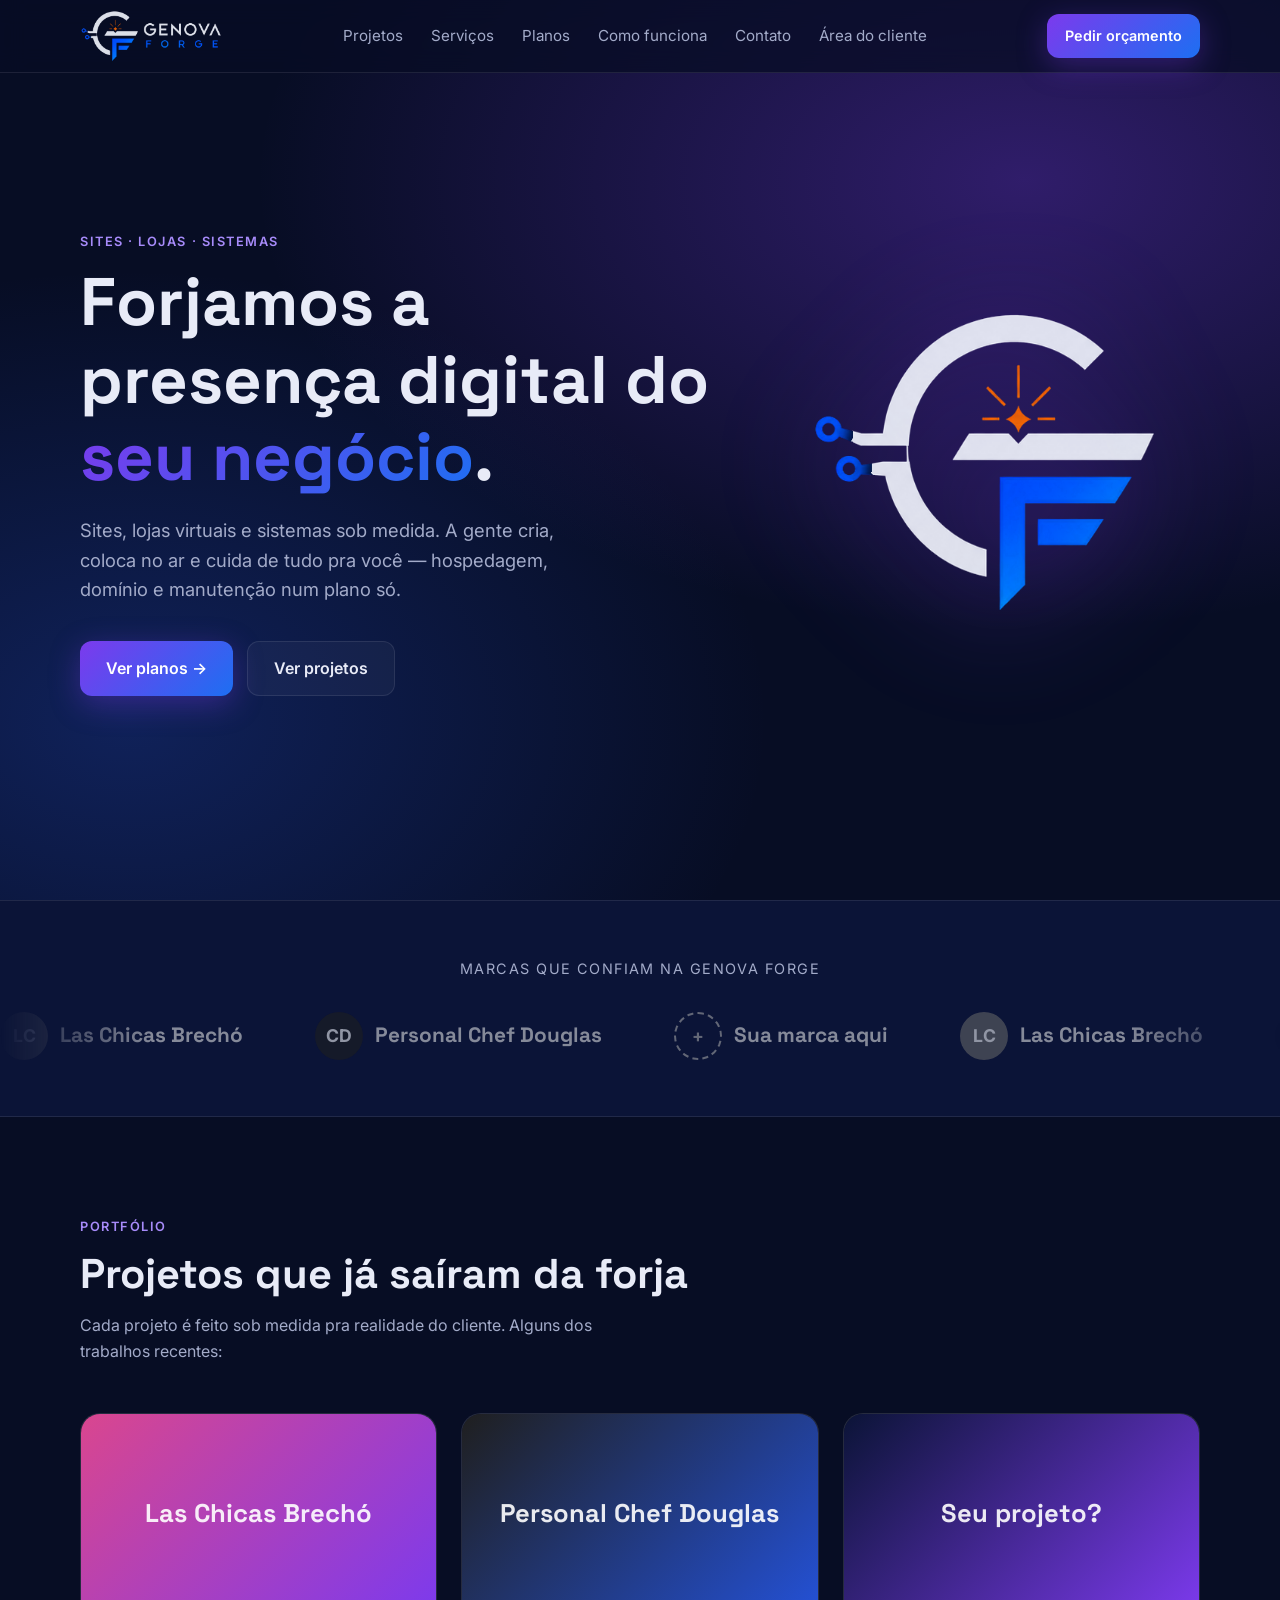
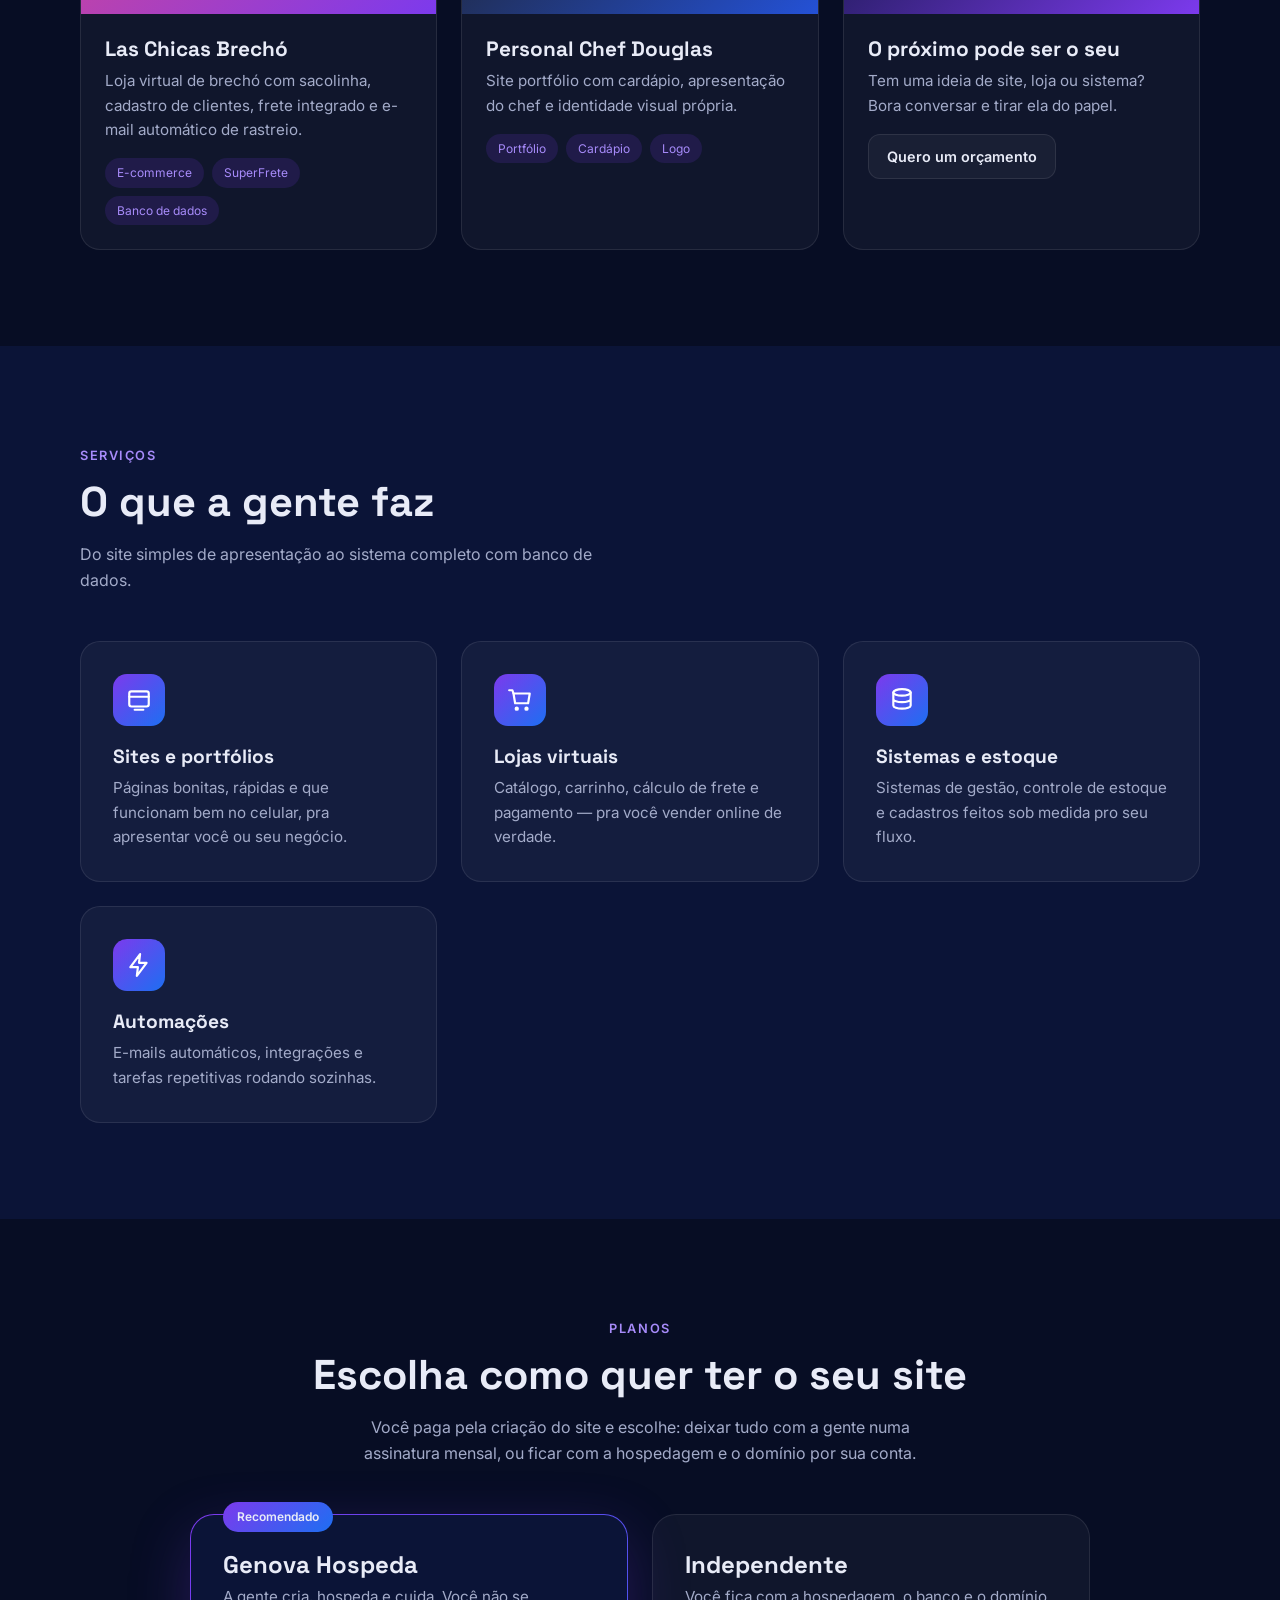
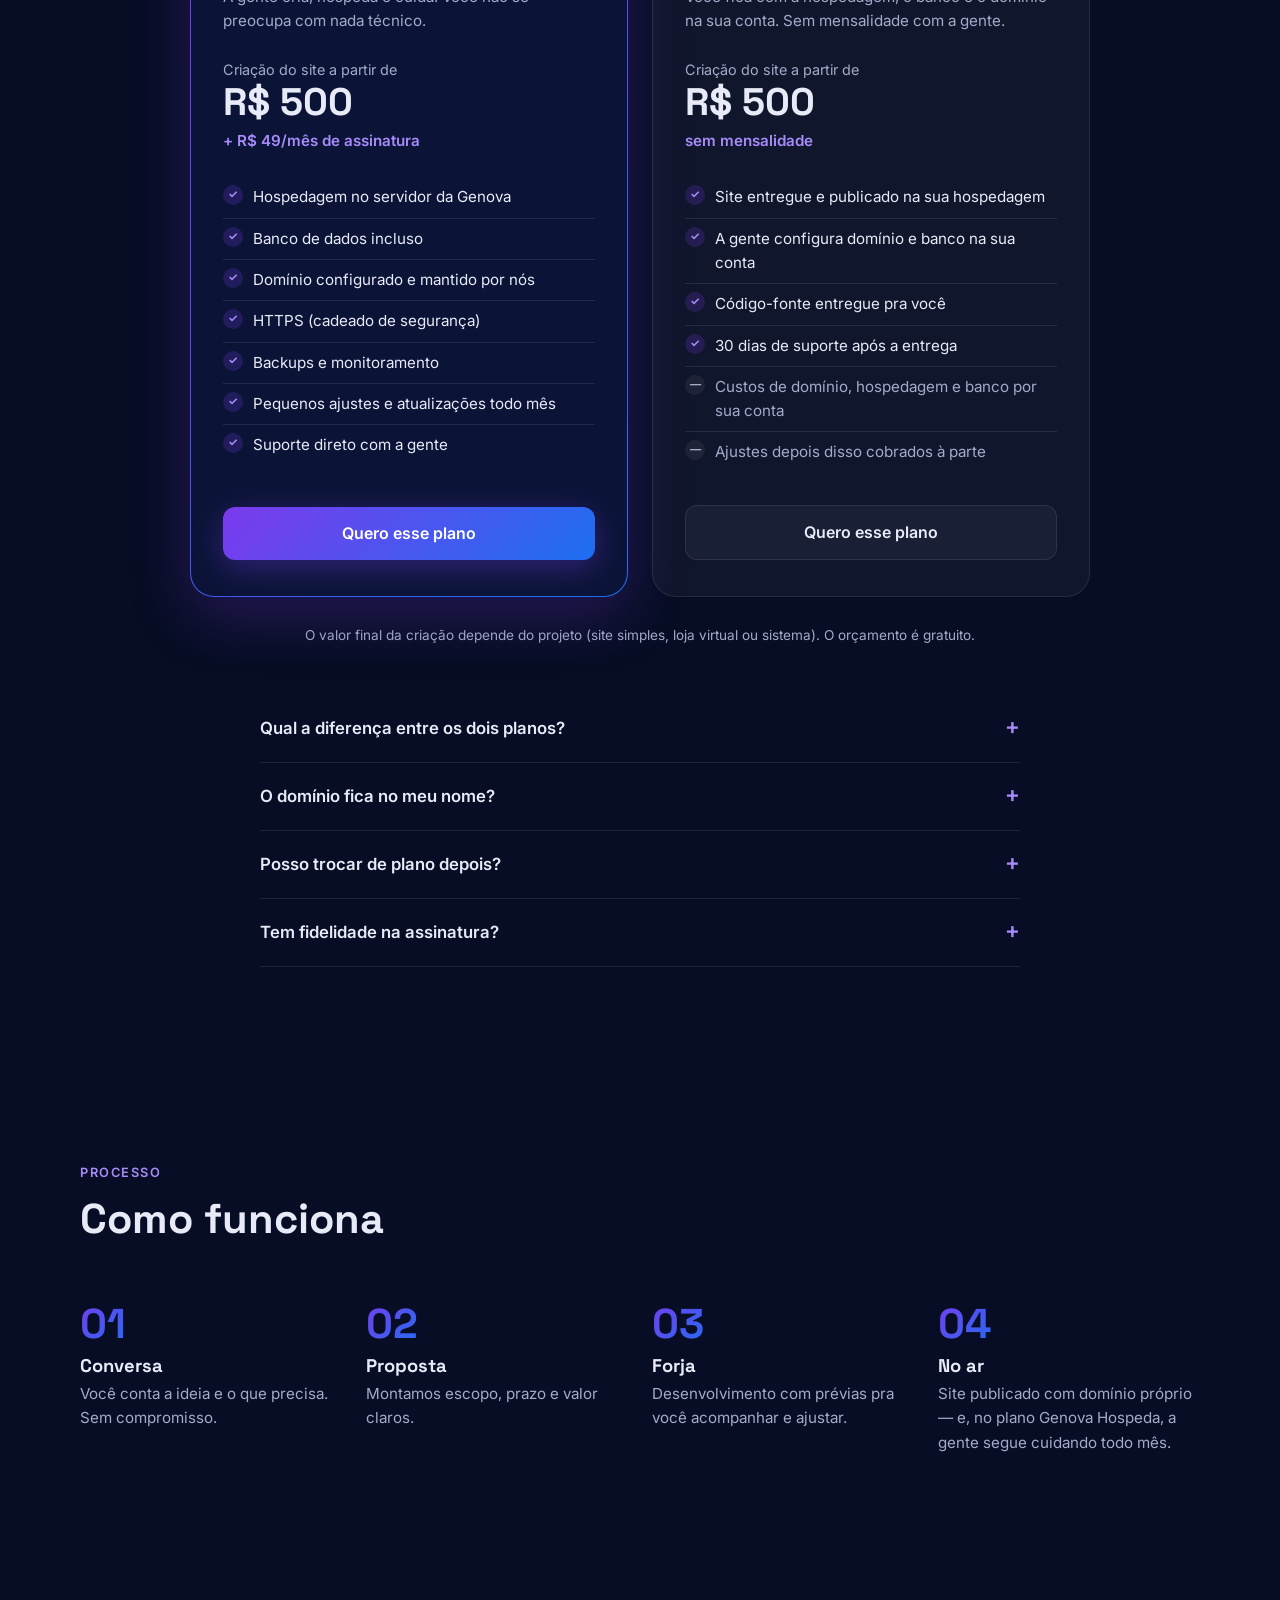
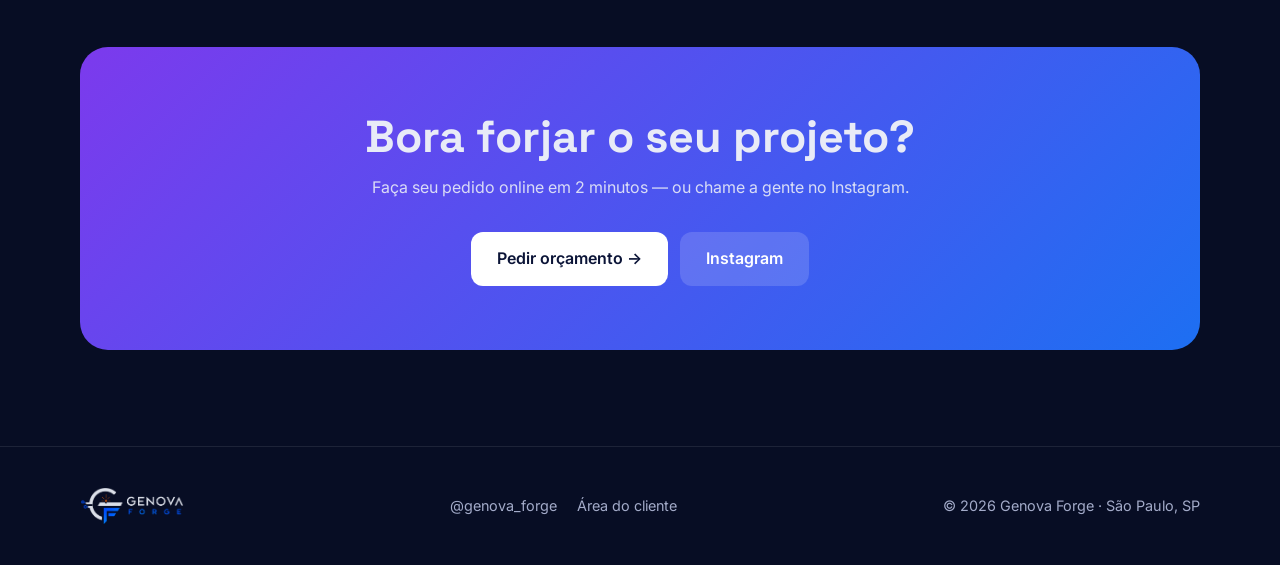
==== index.html @ 7515056a "Site da Genova Forge" ====
<!DOCTYPE html>
<html lang="pt-BR">
<head>
<meta charset="UTF-8">
<meta name="viewport" content="width=device-width, initial-scale=1.0">
<title>Genova Forge — Sites e Sistemas sob Medida</title>
<meta name="description" content="Genova Forge: criamos sites, lojas virtuais e sistemas sob medida. Planos com hospedagem, domínio e manutenção inclusos. São Paulo, SP.">
<meta property="og:title" content="Genova Forge — Sites e Sistemas sob Medida">
<meta property="og:description" content="A gente cria, hospeda e cuida do seu site. Planos com hospedagem inclusa ou site independente.">
<meta property="og:url" content="https://genovaforge.com.br">
<meta name="theme-color" content="#0b1437">
<link rel="icon" type="image/png" href="favicon.png">
<link rel="apple-touch-icon" href="favicon.png">
<meta property="og:image" content="https://genovaforge.com.br/logo.png">
<link rel="preconnect" href="https://fonts.googleapis.com">
<link href="https://fonts.googleapis.com/css2?family=Space+Grotesk:wght@500;700&family=Inter:wght@400;500;600&display=swap" rel="stylesheet">
<style>
  /* ====== CORES DA MARCA (edite aqui) ====== */
  :root {
    --roxo: #7c3aed;
    --roxo-claro: #a78bfa;
    --marinho: #0b1437;
    --marinho-escuro: #070d24;
    --royal: #1d6ff2;
    --texto: #e8ebf7;
    --texto-suave: #a3abc9;
    --card: rgba(255,255,255,0.04);
    --borda: rgba(255,255,255,0.09);
    --gradiente: linear-gradient(135deg, var(--roxo), var(--royal));
  }
  * { margin: 0; padding: 0; box-sizing: border-box; }
  html { scroll-behavior: smooth; }
  body {
    font-family: 'Inter', sans-serif;
    background: var(--marinho-escuro);
    color: var(--texto);
    line-height: 1.6;
    overflow-x: hidden;
  }
  h1, h2, h3, .logo-texto { font-family: 'Space Grotesk', sans-serif; line-height: 1.15; }
  a { color: inherit; text-decoration: none; }
  .container { width: min(1120px, 100% - 32px); margin-inline: auto; }
  section { padding: 96px 0; }
  .tag {
    display: inline-block; font-size: .8rem; font-weight: 600; letter-spacing: .12em;
    text-transform: uppercase; color: var(--roxo-claro); margin-bottom: 12px;
  }
  .titulo-secao { font-size: clamp(1.8rem, 4vw, 2.6rem); margin-bottom: 16px; }
  .sub-secao { color: var(--texto-suave); max-width: 560px; }

  /* ====== BOTÕES ====== */
  .btn {
    display: inline-flex; align-items: center; gap: 8px; padding: 14px 26px;
    border-radius: 12px; font-weight: 600; transition: transform .2s, box-shadow .2s, background .2s;
  }
  .btn-principal { background: var(--gradiente); color: #fff; box-shadow: 0 8px 30px rgba(124,58,237,.35); }
  .btn-principal:hover { transform: translateY(-2px); box-shadow: 0 12px 40px rgba(124,58,237,.5); }
  .btn-secundario { border: 1px solid var(--borda); background: var(--card); }
  .btn-secundario:hover { background: rgba(255,255,255,.08); }

  /* ====== MENU ====== */
  header {
    position: fixed; top: 0; left: 0; right: 0; z-index: 50;
    background: rgba(7,13,36,.75); backdrop-filter: blur(12px);
    border-bottom: 1px solid var(--borda);
  }
  .nav { display: flex; align-items: center; justify-content: space-between; height: 72px; }
  .logo { display: flex; align-items: center; gap: 10px; }
  .logo-img { height: 52px; width: auto; display: block; }
  .logo-texto { font-size: 1.15rem; font-weight: 700; letter-spacing: .02em; }
  .nav-links { display: flex; gap: 28px; font-size: .95rem; color: var(--texto-suave); }
  .nav-links a:hover { color: var(--texto); }
  .nav .btn { padding: 10px 18px; font-size: .9rem; }

  /* ====== HERO ====== */
  .hero {
    min-height: 100vh; display: flex; align-items: center; padding-top: 120px; position: relative;
    background:
      radial-gradient(ellipse 60% 50% at 80% 20%, rgba(124,58,237,.35), transparent),
      radial-gradient(ellipse 50% 50% at 10% 80%, rgba(36,81,214,.3), transparent),
      var(--marinho-escuro);
  }
  .hero-grid { display: grid; grid-template-columns: 1.2fr .8fr; gap: 48px; align-items: center; }
  .hero h1 { font-size: clamp(2.4rem, 6vw, 4.2rem); margin-bottom: 20px; }
  .hero h1 span { background: var(--gradiente); -webkit-background-clip: text; background-clip: text; color: transparent; }
  .hero p { font-size: 1.15rem; color: var(--texto-suave); max-width: 520px; margin-bottom: 36px; }
  .hero-botoes { display: flex; gap: 14px; flex-wrap: wrap; }
  .hero-monograma { display: flex; justify-content: center; }
  .hero-monograma img { width: min(360px, 80vw); height: auto; filter: drop-shadow(0 20px 60px rgba(124,58,237,.45)); animation: flutuar 6s ease-in-out infinite; }
  @keyframes flutuar { 50% { transform: translateY(-14px); } }

  /* ====== FAIXA DE MARCAS ====== */
  .marcas { padding: 56px 0; border-block: 1px solid var(--borda); background: var(--marinho); }
  .marcas-titulo { text-align: center; color: var(--texto-suave); font-size: .9rem; letter-spacing: .1em; text-transform: uppercase; margin-bottom: 32px; }
  .carrossel {
    overflow: hidden;
    mask-image: linear-gradient(90deg, transparent, #000 12%, #000 88%, transparent);
    -webkit-mask-image: linear-gradient(90deg, transparent, #000 12%, #000 88%, transparent);
  }
  .carrossel-trilho { display: flex; gap: 72px; width: max-content; animation: rolar 28s linear infinite; }
  .carrossel:hover .carrossel-trilho { animation-play-state: paused; }
  @keyframes rolar { to { transform: translateX(-50%); } }
  .marca {
    display: flex; align-items: center; gap: 12px; opacity: .55; filter: grayscale(1);
    transition: opacity .3s, filter .3s; white-space: nowrap;
  }
  .marca:hover { opacity: 1; filter: grayscale(0); }
  /* Quando tiver o logo real: troque .marca-icone + .marca-nome por <img src="logo.png" alt="Nome"> */
  .marca-icone {
    width: 48px; height: 48px; border-radius: 50%; display: grid; place-items: center;
    font-weight: 700; font-size: 1.1rem; color: #fff;
  }
  .marca-nome { font-family: 'Space Grotesk', sans-serif; font-size: 1.3rem; font-weight: 700; }
  .marca-vaga .marca-icone { border: 2px dashed var(--texto-suave); color: var(--texto-suave); }

  /* ====== PORTFÓLIO ====== */
  .cards { display: grid; grid-template-columns: repeat(auto-fit, minmax(300px, 1fr)); gap: 24px; margin-top: 48px; }
  .projeto {
    background: var(--card); border: 1px solid var(--borda); border-radius: 20px; overflow: hidden;
    transition: transform .3s, border-color .3s;
  }
  .projeto:hover { transform: translateY(-6px); border-color: rgba(124,58,237,.5); }
  .projeto-img {
    height: 200px; display: grid; place-items: center; font-family: 'Space Grotesk', sans-serif;
    font-size: 1.6rem; font-weight: 700; color: rgba(255,255,255,.9);
  }
  .projeto-corpo { padding: 24px; }
  .projeto-corpo h3 { font-size: 1.3rem; margin-bottom: 8px; }
  .projeto-corpo p { color: var(--texto-suave); font-size: .95rem; margin-bottom: 16px; }
  .chips { display: flex; flex-wrap: wrap; gap: 8px; }
  .chip { font-size: .75rem; padding: 5px 12px; border-radius: 999px; background: rgba(124,58,237,.15); color: var(--roxo-claro); }

  /* ====== SERVIÇOS ====== */
  .servicos { background: var(--marinho); }
  .servico { background: var(--card); border: 1px solid var(--borda); border-radius: 20px; padding: 32px; }
  .servico-icone {
    width: 52px; height: 52px; border-radius: 14px; background: var(--gradiente);
    display: grid; place-items: center; margin-bottom: 20px;
  }
  .servico-icone svg { width: 26px; height: 26px; stroke: #fff; fill: none; stroke-width: 2; stroke-linecap: round; stroke-linejoin: round; }
  .servico h3 { font-size: 1.2rem; margin-bottom: 8px; }
  .servico p { color: var(--texto-suave); font-size: .95rem; }

  /* ====== PLANOS ====== */
  .planos-grid { display: grid; grid-template-columns: repeat(auto-fit, minmax(300px, 1fr)); gap: 24px; margin-top: 48px; max-width: 900px; margin-inline: auto; }
  .plano {
    background: var(--card); border: 1px solid var(--borda); border-radius: 24px; padding: 36px 32px;
    display: flex; flex-direction: column; position: relative;
  }
  .plano.destaque { border: 1px solid transparent; background: linear-gradient(var(--marinho), var(--marinho)) padding-box, var(--gradiente) border-box; box-shadow: 0 20px 60px rgba(124,58,237,.25); }
  .plano-selo { position: absolute; top: -13px; left: 32px; background: var(--gradiente); font-size: .75rem; font-weight: 600; padding: 5px 14px; border-radius: 999px; }
  .plano h3 { font-size: 1.5rem; margin-bottom: 6px; }
  .plano-desc { color: var(--texto-suave); font-size: .95rem; margin-bottom: 24px; }
  .preco-linha { color: var(--texto-suave); font-size: .9rem; }
  .preco { font-family: 'Space Grotesk', sans-serif; font-size: 2.4rem; font-weight: 700; line-height: 1.1; }
  .preco small { font-size: 1rem; font-weight: 500; color: var(--texto-suave); }
  .preco-extra { font-size: .95rem; margin: 6px 0 24px; color: var(--roxo-claro); font-weight: 600; }
  .lista { list-style: none; margin-bottom: 32px; flex: 1; }
  .lista li { padding: 8px 0 8px 30px; position: relative; font-size: .95rem; border-bottom: 1px solid var(--borda); }
  .lista li:last-child { border-bottom: 0; }
  .lista li::before { content: "✓"; position: absolute; left: 0; top: 8px; width: 20px; height: 20px; border-radius: 50%; background: rgba(124,58,237,.2); color: var(--roxo-claro); font-size: .7rem; display: grid; place-items: center; font-weight: 700; }
  .lista li.nao { color: var(--texto-suave); }
  .lista li.nao::before { content: "—"; background: rgba(255,255,255,.06); color: var(--texto-suave); }
  .plano .btn { justify-content: center; }
  .planos-nota { text-align: center; color: var(--texto-suave); font-size: .85rem; margin-top: 28px; }

  /* ====== FAQ ====== */
  .faq { max-width: 760px; margin: 48px auto 0; }
  .faq details { border-bottom: 1px solid var(--borda); padding: 20px 0; }
  .faq summary { cursor: pointer; font-weight: 600; font-size: 1.05rem; list-style: none; display: flex; justify-content: space-between; gap: 16px; }
  .faq summary::-webkit-details-marker { display: none; }
  .faq summary::after { content: "+"; color: var(--roxo-claro); font-size: 1.4rem; line-height: 1; transition: transform .2s; }
  .faq details[open] summary::after { transform: rotate(45deg); }
  .faq details p { color: var(--texto-suave); margin-top: 12px; }

  /* ====== COMO FUNCIONA ====== */
  .passos { display: grid; grid-template-columns: repeat(4, 1fr); gap: 24px; margin-top: 48px; counter-reset: passo; }
  .passo { position: relative; padding-top: 64px; }
  .passo::before {
    counter-increment: passo; content: "0" counter(passo);
    position: absolute; top: 0; font-family: 'Space Grotesk', sans-serif; font-size: 2.6rem; font-weight: 700;
    background: var(--gradiente); -webkit-background-clip: text; background-clip: text; color: transparent;
  }
  .passo h3 { font-size: 1.15rem; margin-bottom: 6px; }
  .passo p { color: var(--texto-suave); font-size: .95rem; }

  /* ====== DEPOIMENTOS ====== */
  .depoimentos { background: var(--marinho); }
  .depoimento { background: var(--card); border: 1px solid var(--borda); border-radius: 20px; padding: 32px; }
  .depoimento blockquote { font-size: 1.05rem; margin-bottom: 20px; }
  .depoimento blockquote::before { content: "“"; display: block; font-size: 3rem; line-height: 1; color: var(--roxo); }
  .autor { display: flex; align-items: center; gap: 12px; }
  .autor-foto { width: 44px; height: 44px; border-radius: 50%; display: grid; place-items: center; font-weight: 700; }
  .autor small { display: block; color: var(--texto-suave); }
  .placeholder-aviso { font-size: .75rem; color: #f5b94a; margin-top: 16px; }

  /* ====== CTA / CONTATO ====== */
  .cta-caixa {
    background: var(--gradiente); border-radius: 28px; padding: 64px 32px; text-align: center; position: relative; overflow: hidden;
  }
  .cta-caixa h2 { font-size: clamp(1.8rem, 4vw, 2.8rem); margin-bottom: 12px; }
  .cta-caixa p { opacity: .9; margin-bottom: 32px; }
  .cta-caixa .btn { background: #fff; color: var(--marinho); }
  .cta-caixa .btn:hover { transform: translateY(-2px); }

  footer { padding: 40px 0; border-top: 1px solid var(--borda); color: var(--texto-suave); font-size: .9rem; }
  .rodape { display: flex; justify-content: space-between; align-items: center; flex-wrap: wrap; gap: 16px; }
  .rodape-links { display: flex; gap: 20px; }
  .rodape-links a:hover { color: var(--texto); }

  /* ====== ANIMAÇÃO AO ROLAR ====== */
  .revelar { opacity: 0; transform: translateY(30px); transition: opacity .7s, transform .7s; }
  .revelar.visivel { opacity: 1; transform: none; }

  /* ====== RESPONSIVO ====== */
  @media (max-width: 860px) {
    .hero-grid { grid-template-columns: 1fr; text-align: center; }
    .hero p { margin-inline: auto; }
    .hero-botoes { justify-content: center; }
    .hero-monograma { order: -1; }
    .hero-monograma img { width: 200px; }
    .nav-links { display: none; }
    .passos { grid-template-columns: 1fr 1fr; }
  }
  @media (max-width: 520px) {
    .passos { grid-template-columns: 1fr; }
    section { padding: 72px 0; }
    .nav .btn { display: none; }
  }
</style>
</head>
<body>

<header>
  <div class="container nav">
    <a href="#" class="logo"><img src="logo.png" alt="Genova Forge" class="logo-img"></a>
    <nav class="nav-links">
      <a href="#projetos">Projetos</a>
      <a href="#servicos">Serviços</a>
      <a href="#planos">Planos</a>
      <a href="#como-funciona">Como funciona</a>
      <a href="#contato">Contato</a>
      <a href="contrato.html">Área do cliente</a>
    </nav>
    <a href="orcamento.html" class="btn btn-principal">Pedir orçamento</a>
  </div>
</header>

<!-- ===== HERO ===== -->
<section class="hero">
  <div class="container hero-grid">
    <div>
      <span class="tag">Sites · Lojas · Sistemas</span>
      <h1>Forjamos a presença digital do <span>seu negócio</span>.</h1>
      <p>Sites, lojas virtuais e sistemas sob medida. A gente cria, coloca no ar e cuida de tudo pra você — hospedagem, domínio e manutenção num plano só.</p>
      <div class="hero-botoes">
        <a href="#planos" class="btn btn-principal">Ver planos →</a>
        <a href="#projetos" class="btn btn-secundario">Ver projetos</a>
      </div>
    </div>
    <div class="hero-monograma"><img src="icone.png" alt="" aria-hidden="true"></div>
  </div>
</section>

<!-- ===== FAIXA DE MARCAS ===== -->
<!-- Para adicionar uma marca: copie um bloco .marca no GRUPO 1 e repita igual no GRUPO 2 (é o que deixa o loop contínuo) -->
<div class="marcas">
  <p class="marcas-titulo">Marcas que confiam na Genova Forge</p>
  <div class="carrossel">
    <div class="carrossel-trilho">
      <!-- GRUPO 1 -->
      <div class="marca"><div class="marca-icone" style="background:#d9468f">LC</div><span class="marca-nome">Las Chicas Brechó</span></div>
      <div class="marca"><div class="marca-icone" style="background:#1f1f1f">CD</div><span class="marca-nome">Personal Chef Douglas</span></div>
      <div class="marca marca-vaga"><div class="marca-icone">+</div><span class="marca-nome">Sua marca aqui</span></div>
      <div class="marca"><div class="marca-icone" style="background:#d9468f">LC</div><span class="marca-nome">Las Chicas Brechó</span></div>
      <div class="marca"><div class="marca-icone" style="background:#1f1f1f">CD</div><span class="marca-nome">Personal Chef Douglas</span></div>
      <div class="marca marca-vaga"><div class="marca-icone">+</div><span class="marca-nome">Sua marca aqui</span></div>
      <!-- GRUPO 2 (cópia) -->
      <div class="marca" aria-hidden="true"><div class="marca-icone" style="background:#d9468f">LC</div><span class="marca-nome">Las Chicas Brechó</span></div>
      <div class="marca" aria-hidden="true"><div class="marca-icone" style="background:#1f1f1f">CD</div><span class="marca-nome">Personal Chef Douglas</span></div>
      <div class="marca marca-vaga" aria-hidden="true"><div class="marca-icone">+</div><span class="marca-nome">Sua marca aqui</span></div>
      <div class="marca" aria-hidden="true"><div class="marca-icone" style="background:#d9468f">LC</div><span class="marca-nome">Las Chicas Brechó</span></div>
      <div class="marca" aria-hidden="true"><div class="marca-icone" style="background:#1f1f1f">CD</div><span class="marca-nome">Personal Chef Douglas</span></div>
      <div class="marca marca-vaga" aria-hidden="true"><div class="marca-icone">+</div><span class="marca-nome">Sua marca aqui</span></div>
    </div>
  </div>
</div>

<!-- ===== PORTFÓLIO ===== -->
<section id="projetos">
  <div class="container">
    <span class="tag">Portfólio</span>
    <h2 class="titulo-secao">Projetos que já saíram da forja</h2>
    <p class="sub-secao">Cada projeto é feito sob medida pra realidade do cliente. Alguns dos trabalhos recentes:</p>
    <div class="cards">
      <article class="projeto revelar">
        <!-- Troque o div abaixo por <img src="print-laschicas.png"> -->
        <div class="projeto-img" style="background:linear-gradient(135deg,#d9468f,#7c3aed)">Las Chicas Brechó</div>
        <div class="projeto-corpo">
          <h3>Las Chicas Brechó</h3>
          <p>Loja virtual de brechó com sacolinha, cadastro de clientes, frete integrado e e-mail automático de rastreio.</p>
          <div class="chips"><span class="chip">E-commerce</span><span class="chip">SuperFrete</span><span class="chip">Banco de dados</span></div>
        </div>
      </article>
      <article class="projeto revelar">
        <div class="projeto-img" style="background:linear-gradient(135deg,#1f1f1f,#2451d6)">Personal Chef Douglas</div>
        <div class="projeto-corpo">
          <h3>Personal Chef Douglas</h3>
          <p>Site portfólio com cardápio, apresentação do chef e identidade visual própria.</p>
          <div class="chips"><span class="chip">Portfólio</span><span class="chip">Cardápio</span><span class="chip">Logo</span></div>
        </div>
      </article>
      <article class="projeto revelar">
        <div class="projeto-img" style="background:linear-gradient(135deg,#0b1437,#7c3aed)">Seu projeto?</div>
        <div class="projeto-corpo">
          <h3>O próximo pode ser o seu</h3>
          <p>Tem uma ideia de site, loja ou sistema? Bora conversar e tirar ela do papel.</p>
          <a href="orcamento.html" class="btn btn-secundario" style="padding:10px 18px;font-size:.9rem">Quero um orçamento</a>
        </div>
      </article>
    </div>
  </div>
</section>

<!-- ===== SERVIÇOS ===== -->
<section id="servicos" class="servicos">
  <div class="container">
    <span class="tag">Serviços</span>
    <h2 class="titulo-secao">O que a gente faz</h2>
    <p class="sub-secao">Do site simples de apresentação ao sistema completo com banco de dados.</p>
    <div class="cards">
      <div class="servico revelar">
        <div class="servico-icone"><svg viewBox="0 0 24 24"><rect x="3" y="4" width="18" height="14" rx="2"/><path d="M3 9h18M8 21h8"/></svg></div>
        <h3>Sites e portfólios</h3>
        <p>Páginas bonitas, rápidas e que funcionam bem no celular, pra apresentar você ou seu negócio.</p>
      </div>
      <div class="servico revelar">
        <div class="servico-icone"><svg viewBox="0 0 24 24"><path d="M6 6h15l-1.5 9h-12z"/><path d="M6 6 5 3H2"/><circle cx="9" cy="20" r="1"/><circle cx="18" cy="20" r="1"/></svg></div>
        <h3>Lojas virtuais</h3>
        <p>Catálogo, carrinho, cálculo de frete e pagamento — pra você vender online de verdade.</p>
      </div>
      <div class="servico revelar">
        <div class="servico-icone"><svg viewBox="0 0 24 24"><ellipse cx="12" cy="5" rx="8" ry="3"/><path d="M4 5v6c0 1.7 3.6 3 8 3s8-1.3 8-3V5M4 11v6c0 1.7 3.6 3 8 3s8-1.3 8-3v-6"/></svg></div>
        <h3>Sistemas e estoque</h3>
        <p>Sistemas de gestão, controle de estoque e cadastros feitos sob medida pro seu fluxo.</p>
      </div>
      <div class="servico revelar">
        <div class="servico-icone"><svg viewBox="0 0 24 24"><path d="M13 2 4 14h7l-1 8 9-12h-7z"/></svg></div>
        <h3>Automações</h3>
        <p>E-mails automáticos, integrações e tarefas repetitivas rodando sozinhas.</p>
      </div>
    </div>
  </div>
</section>

<!-- ===== PLANOS ===== -->
<!-- Para mudar os valores: edite os textos dentro de .preco e .preco-extra -->
<section id="planos">
  <div class="container">
    <div style="text-align:center">
      <span class="tag">Planos</span>
      <h2 class="titulo-secao">Escolha como quer ter o seu site</h2>
      <p class="sub-secao" style="margin-inline:auto">Você paga pela criação do site e escolhe: deixar tudo com a gente numa assinatura mensal, ou ficar com a hospedagem e o domínio por sua conta.</p>
    </div>
    <div class="planos-grid">
      <div class="plano destaque revelar">
        <span class="plano-selo">Recomendado</span>
        <h3>Genova Hospeda</h3>
        <p class="plano-desc">A gente cria, hospeda e cuida. Você não se preocupa com nada técnico.</p>
        <span class="preco-linha">Criação do site a partir de</span>
        <div class="preco">R$ 500</div>
        <div class="preco-extra">+ R$ 49/mês de assinatura</div>
        <ul class="lista">
          <li>Hospedagem no servidor da Genova</li>
          <li>Banco de dados incluso</li>
          <li>Domínio configurado e mantido por nós</li>
          <li>HTTPS (cadeado de segurança)</li>
          <li>Backups e monitoramento</li>
          <li>Pequenos ajustes e atualizações todo mês</li>
          <li>Suporte direto com a gente</li>
        </ul>
        <a href="orcamento.html?plano=GENOVA_HOSPEDA" class="btn btn-principal">Quero esse plano</a>
      </div>
      <div class="plano revelar">
        <h3>Independente</h3>
        <p class="plano-desc">Você fica com a hospedagem, o banco e o domínio na sua conta. Sem mensalidade com a gente.</p>
        <span class="preco-linha">Criação do site a partir de</span>
        <div class="preco">R$ 500</div>
        <div class="preco-extra">sem mensalidade</div>
        <ul class="lista">
          <li>Site entregue e publicado na sua hospedagem</li>
          <li>A gente configura domínio e banco na sua conta</li>
          <li>Código-fonte entregue pra você</li>
          <li>30 dias de suporte após a entrega</li>
          <li class="nao">Custos de domínio, hospedagem e banco por sua conta</li>
          <li class="nao">Ajustes depois disso cobrados à parte</li>
        </ul>
        <a href="orcamento.html?plano=INDEPENDENTE" class="btn btn-secundario">Quero esse plano</a>
      </div>
    </div>
    <p class="planos-nota">O valor final da criação depende do projeto (site simples, loja virtual ou sistema). O orçamento é gratuito.</p>

    <div class="faq">
      <details>
        <summary>Qual a diferença entre os dois planos?</summary>
        <p>No Genova Hospeda o site fica no nosso servidor e a gente cuida de tudo: hospedagem, banco de dados, domínio, segurança e ajustes, por uma assinatura mensal. No Independente, a hospedagem e o domínio ficam na sua conta e você paga direto pros serviços — a gente só cria e entrega.</p>
      </details>
      <details>
        <summary>O domínio fica no meu nome?</summary>
        <p>Sim. Em qualquer plano, o domínio (ex: seunegocio.com.br) é registrado no seu CPF ou CNPJ. Ele é seu.</p>
      </details>
      <details>
        <summary>Posso trocar de plano depois?</summary>
        <p>Pode. Se começar no Genova Hospeda e quiser migrar pra sua própria hospedagem, a gente ajuda na mudança. E o contrário também.</p>
      </details>
      <details>
        <summary>Tem fidelidade na assinatura?</summary>
        <p>Não. Você pode cancelar quando quiser, e a gente te ajuda a levar o site pra outro lugar.</p>
      </details>
    </div>
  </div>
</section>

<!-- ===== COMO FUNCIONA ===== -->
<section id="como-funciona">
  <div class="container">
    <span class="tag">Processo</span>
    <h2 class="titulo-secao">Como funciona</h2>
    <div class="passos">
      <div class="passo revelar"><h3>Conversa</h3><p>Você conta a ideia e o que precisa. Sem compromisso.</p></div>
      <div class="passo revelar"><h3>Proposta</h3><p>Montamos escopo, prazo e valor claros.</p></div>
      <div class="passo revelar"><h3>Forja</h3><p>Desenvolvimento com prévias pra você acompanhar e ajustar.</p></div>
      <div class="passo revelar"><h3>No ar</h3><p>Site publicado com domínio próprio — e, no plano Genova Hospeda, a gente segue cuidando todo mês.</p></div>
    </div>
  </div>
</section>

<!-- ===== DEPOIMENTOS: volta quando tiver os textos reais dos clientes ===== -->

<!-- ===== CONTATO ===== -->
<section id="contato">
  <div class="container">
    <div class="cta-caixa revelar">
      <h2>Bora forjar o seu projeto?</h2>
      <p>Faça seu pedido online em 2 minutos — ou chame a gente no Instagram.</p>
      <!-- Quando tiver o número oficial: href="https://wa.me/55DDDNUMERO" -->
      <div style="display:flex;gap:12px;justify-content:center;flex-wrap:wrap">
        <a href="orcamento.html" class="btn">Pedir orçamento →</a>
        <a href="https://instagram.com/genova_forge" target="_blank" class="btn" style="background:rgba(255,255,255,.15);color:#fff">Instagram</a>
      </div>
    </div>
  </div>
</section>

<footer>
  <div class="container rodape">
    <a href="#" class="logo"><img src="logo.png" alt="Genova Forge" style="height:38px;width:auto"></a>
    <div class="rodape-links">
      <a href="https://instagram.com/genova_forge" target="_blank">@genova_forge</a>
      <a href="contrato.html">Área do cliente</a>
          </div>
    <span>© 2026 Genova Forge · São Paulo, SP</span>
  </div>
</footer>

<script>
  // Revela os elementos quando aparecem na tela
  const obs = new IntersectionObserver(entradas => {
    entradas.forEach(e => { if (e.isIntersecting) { e.target.classList.add('visivel'); obs.unobserve(e.target); } });
  }, { threshold: 0.15 });
  document.querySelectorAll('.revelar').forEach(el => obs.observe(el));
</script>
</body>
</html>
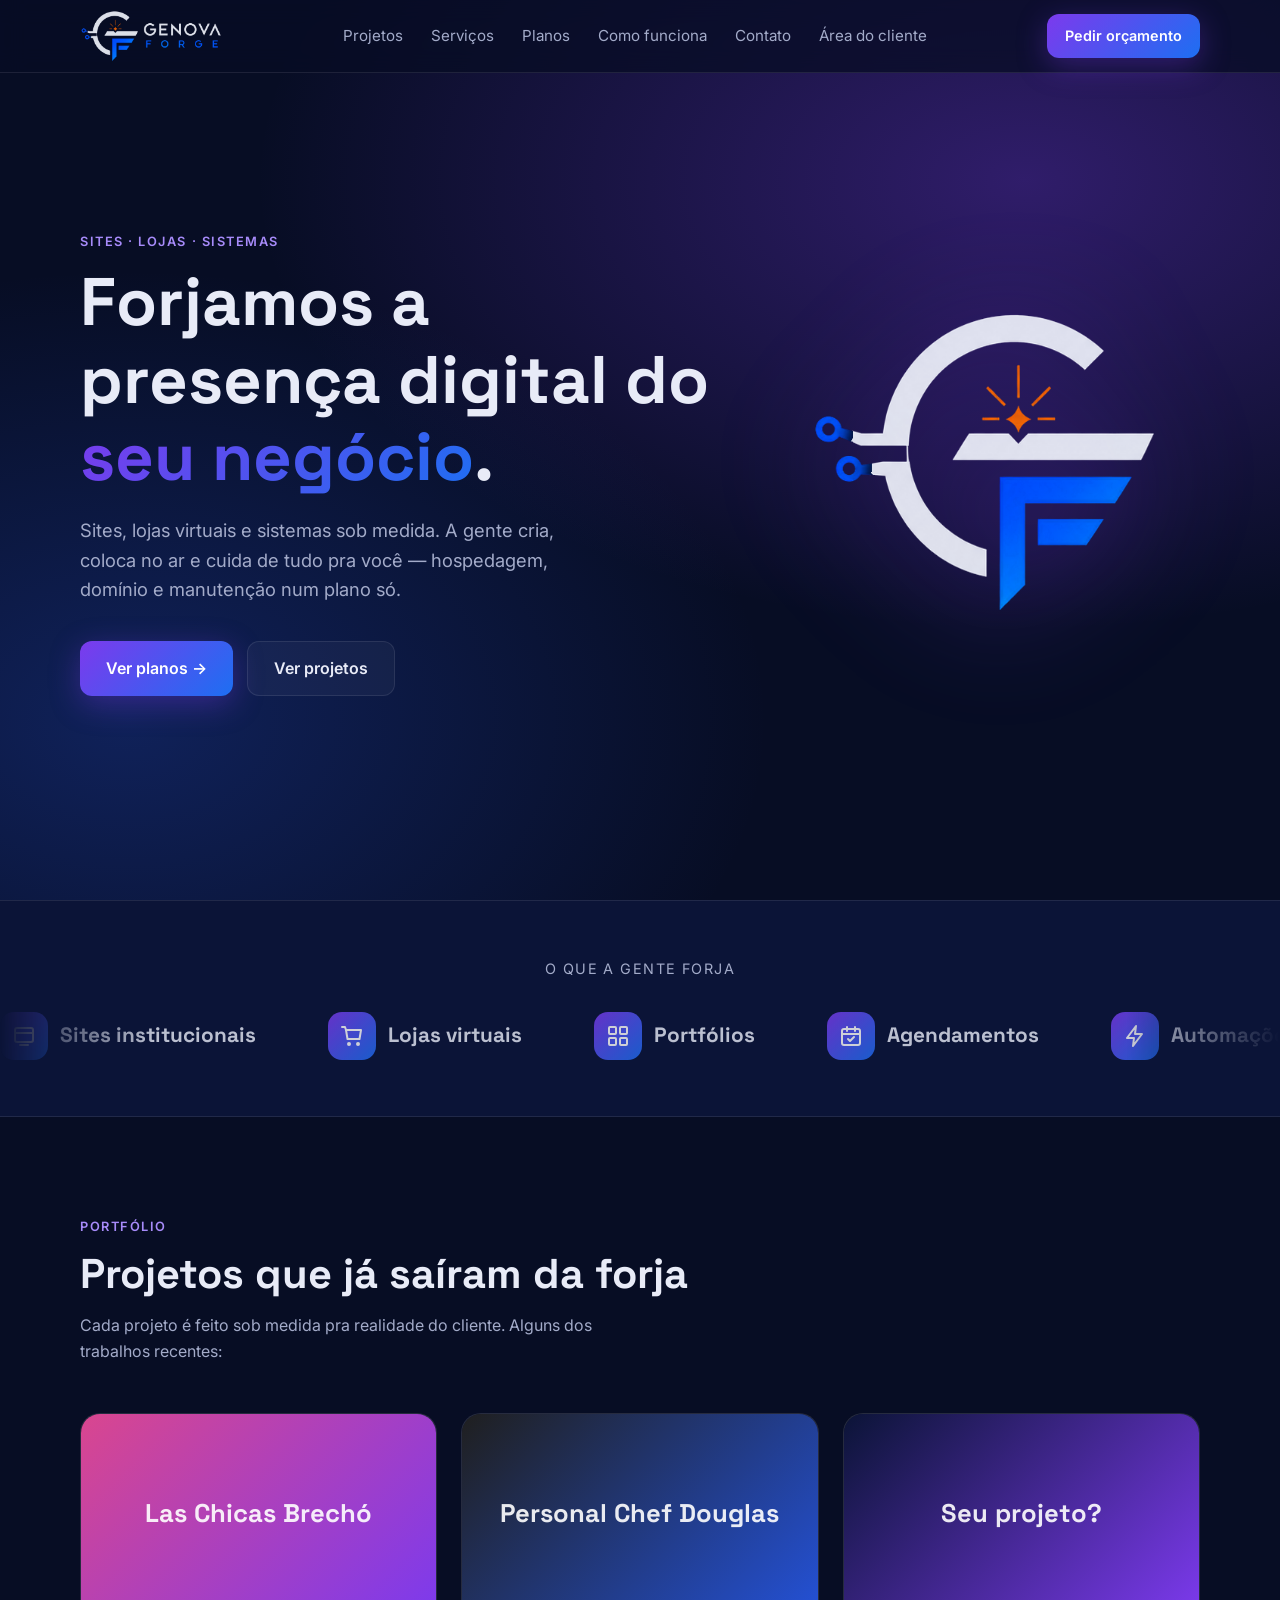
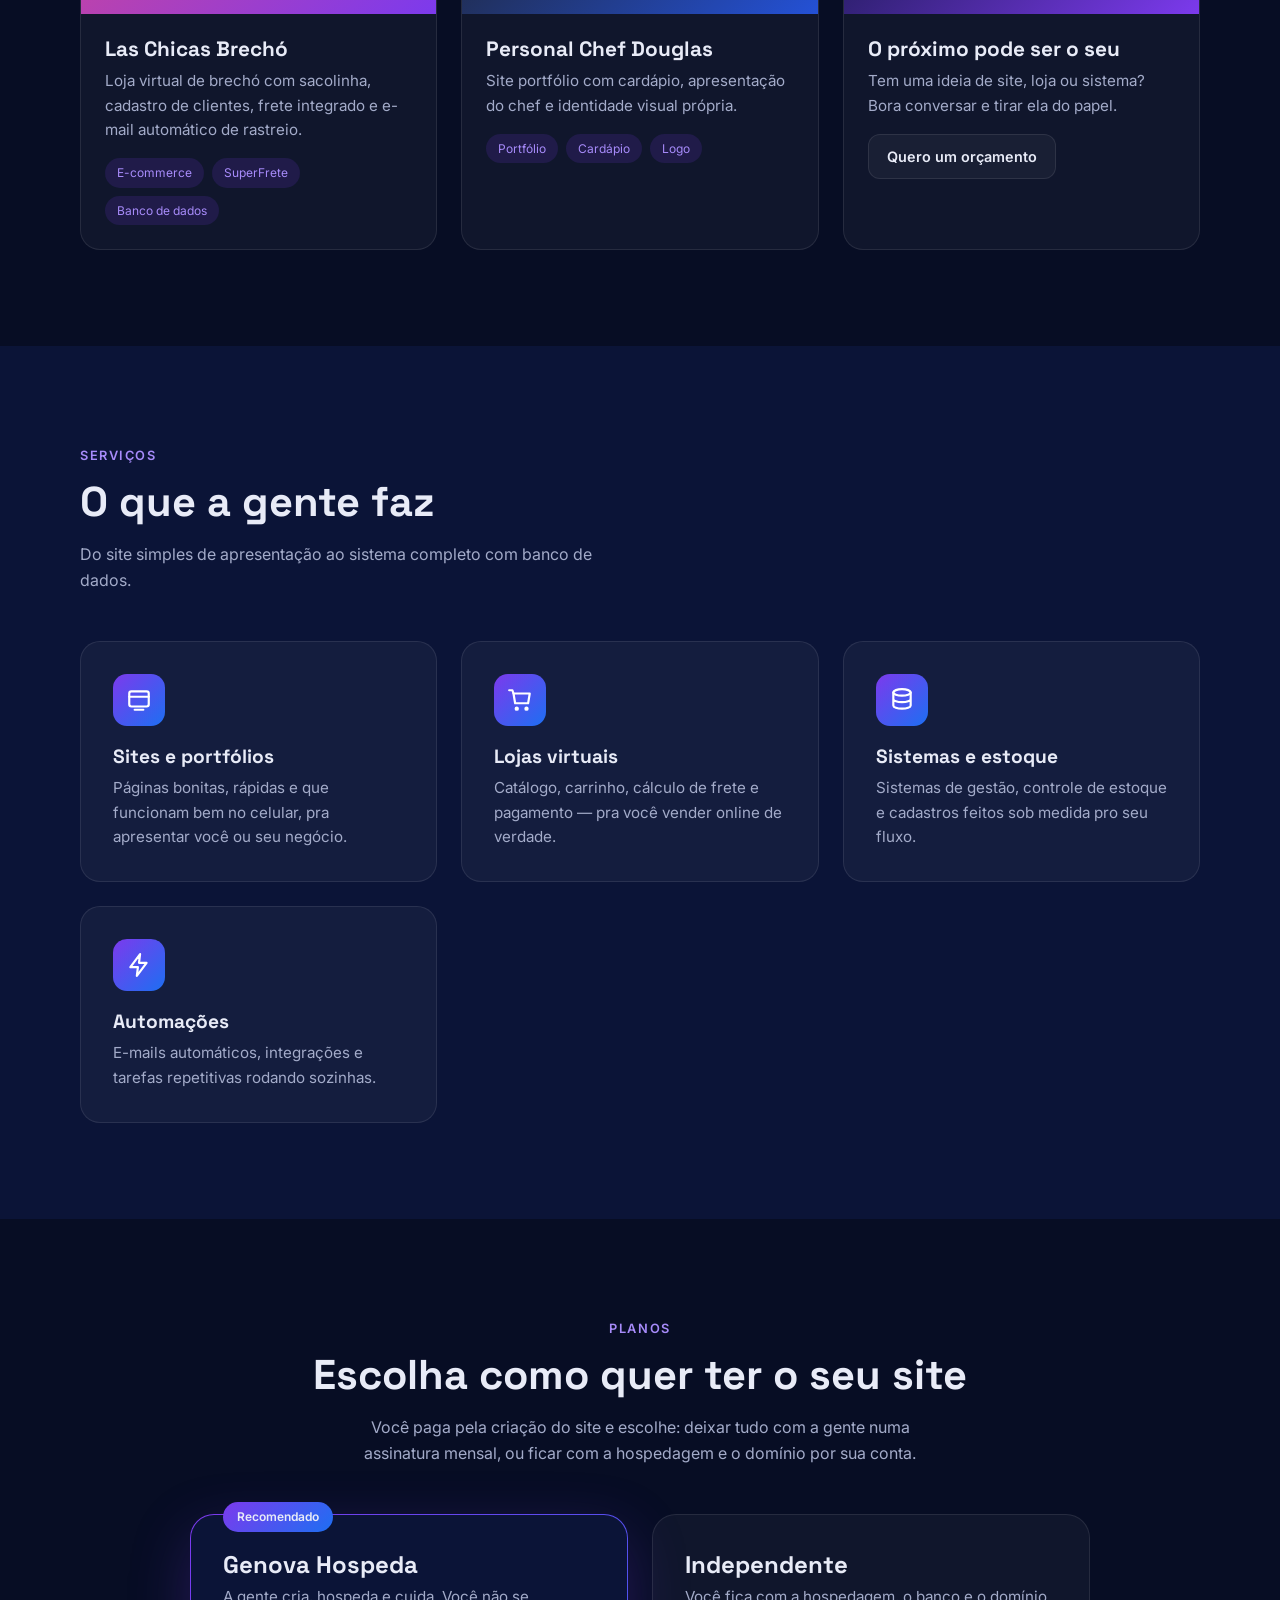
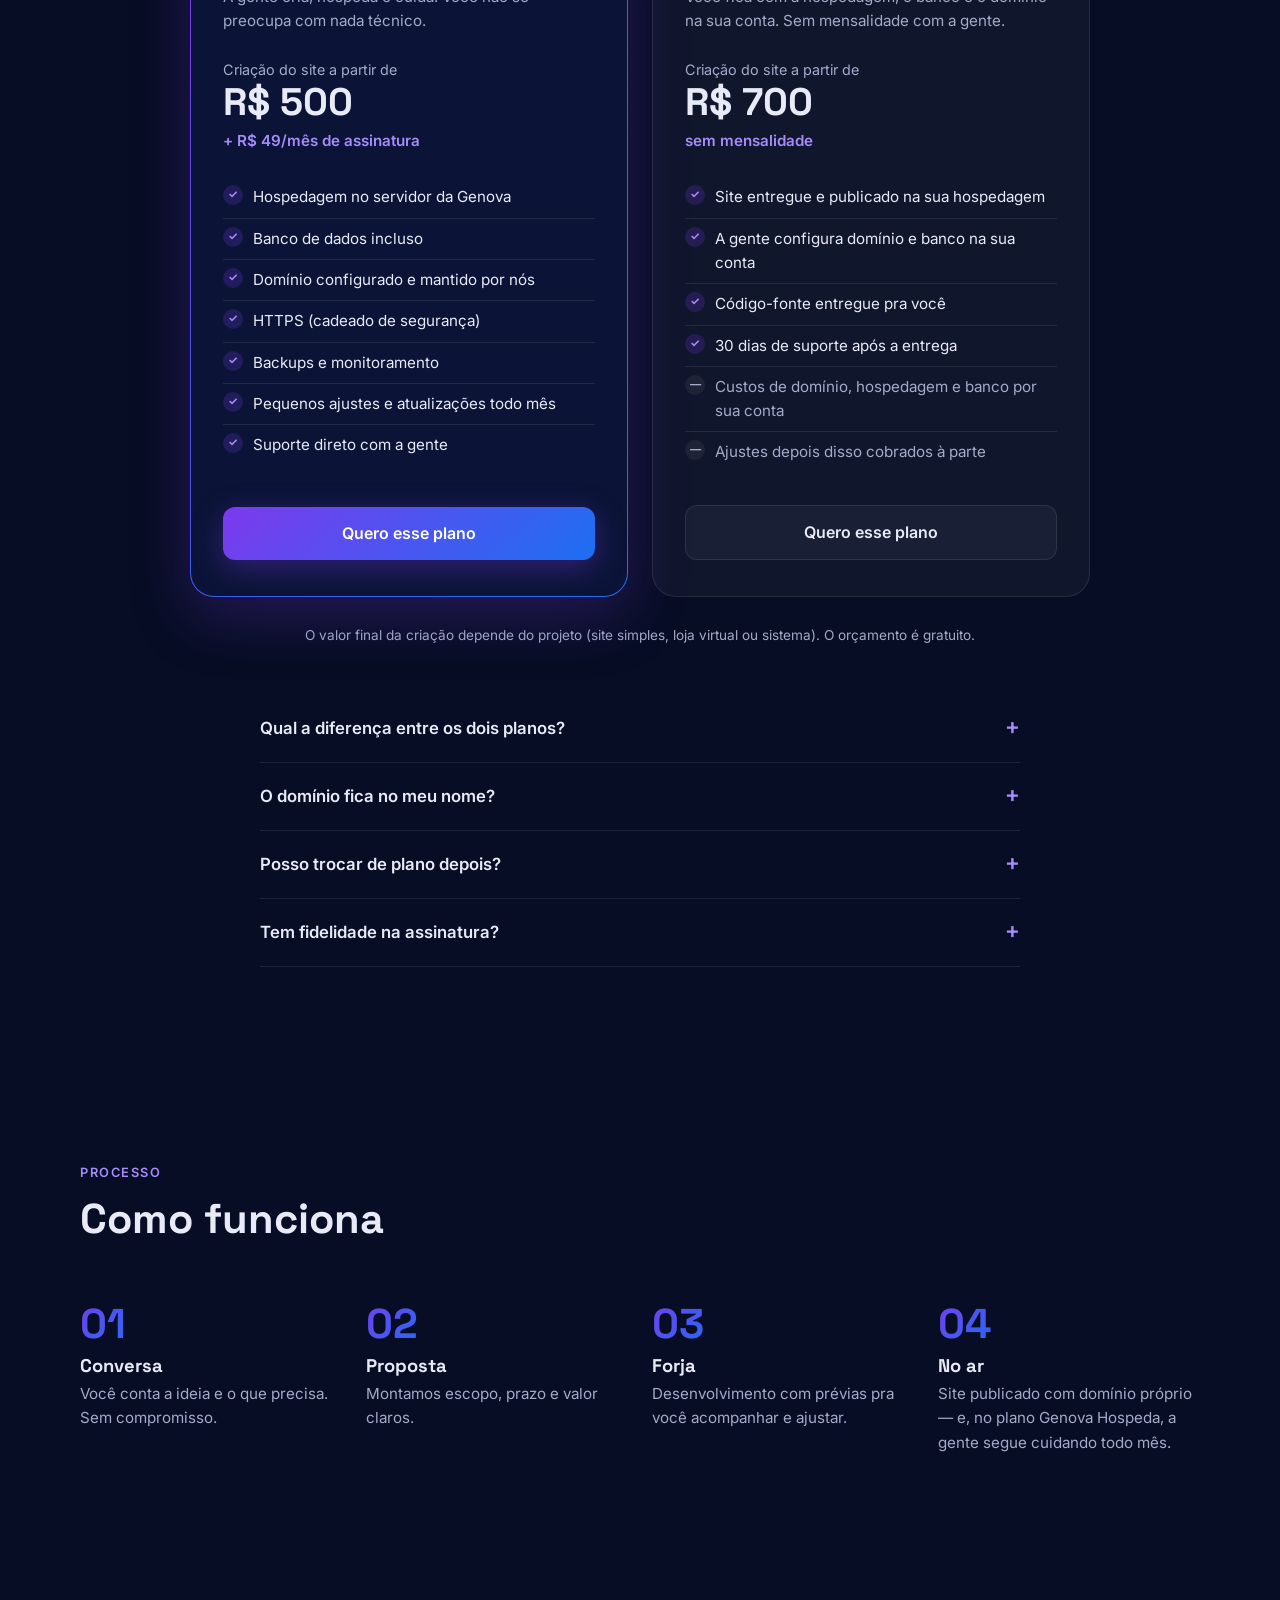
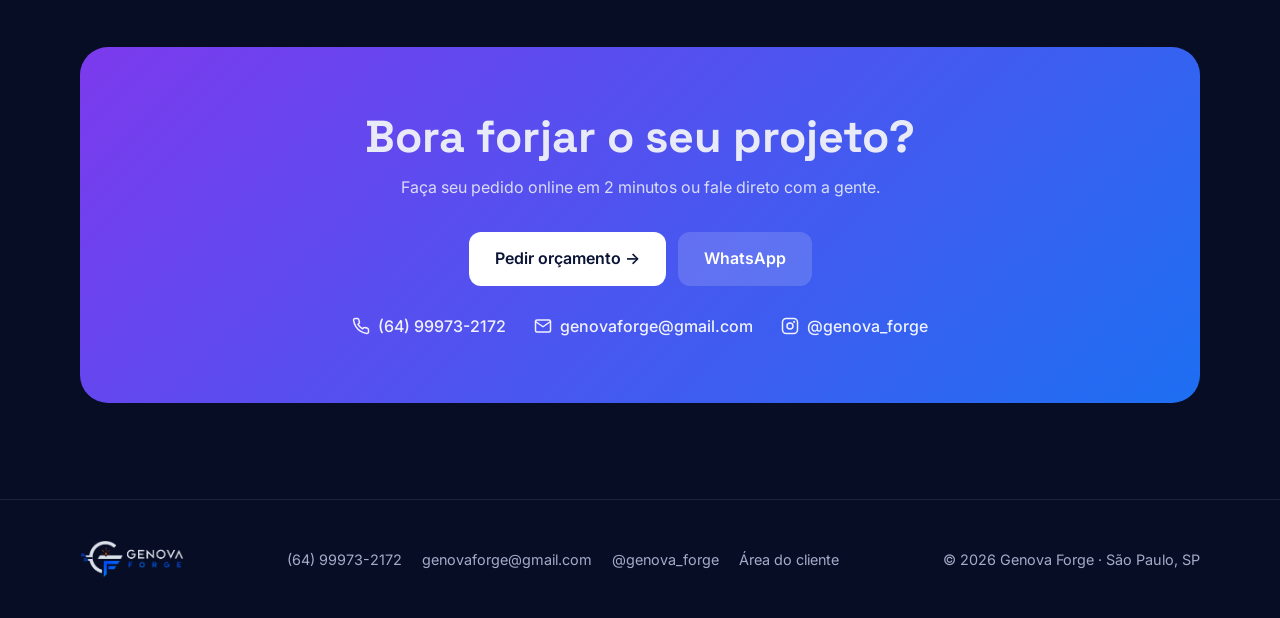
==== commit b32c91ae: "Contatos, planos e faixa de serviços" ====
--- a/index.html
+++ b/index.html
@@ -100,18 +100,15 @@
   .carrossel-trilho { display: flex; gap: 72px; width: max-content; animation: rolar 28s linear infinite; }
   .carrossel:hover .carrossel-trilho { animation-play-state: paused; }
   @keyframes rolar { to { transform: translateX(-50%); } }
-  .marca {
-    display: flex; align-items: center; gap: 12px; opacity: .55; filter: grayscale(1);
-    transition: opacity .3s, filter .3s; white-space: nowrap;
-  }
-  .marca:hover { opacity: 1; filter: grayscale(0); }
+  .marca { display: flex; align-items: center; gap: 12px; opacity: .8; transition: opacity .3s; white-space: nowrap; }
+  .marca:hover { opacity: 1; }
   /* Quando tiver o logo real: troque .marca-icone + .marca-nome por <img src="logo.png" alt="Nome"> */
   .marca-icone {
-    width: 48px; height: 48px; border-radius: 50%; display: grid; place-items: center;
-    font-weight: 700; font-size: 1.1rem; color: #fff;
-  }
+    width: 48px; height: 48px; border-radius: 14px; display: grid; place-items: center;
+    background: var(--gradiente);
+  }
+  .marca-icone svg { width: 24px; height: 24px; stroke: #fff; fill: none; stroke-width: 2; stroke-linecap: round; stroke-linejoin: round; }
   .marca-nome { font-family: 'Space Grotesk', sans-serif; font-size: 1.3rem; font-weight: 700; }
-  .marca-vaga .marca-icone { border: 2px dashed var(--texto-suave); color: var(--texto-suave); }
 
   /* ====== PORTFÓLIO ====== */
   .cards { display: grid; grid-template-columns: repeat(auto-fit, minmax(300px, 1fr)); gap: 24px; margin-top: 48px; }
@@ -205,7 +202,11 @@
 
   footer { padding: 40px 0; border-top: 1px solid var(--borda); color: var(--texto-suave); font-size: .9rem; }
   .rodape { display: flex; justify-content: space-between; align-items: center; flex-wrap: wrap; gap: 16px; }
-  .rodape-links { display: flex; gap: 20px; }
+  .rodape-links { display: flex; gap: 20px; flex-wrap: wrap; }
+  .contatos { display: flex; gap: 12px 28px; justify-content: center; flex-wrap: wrap; margin-top: 28px; font-weight: 500; }
+  .contatos a { display: inline-flex; align-items: center; gap: 8px; color: #fff; opacity: .92; }
+  .contatos a:hover { opacity: 1; text-decoration: underline; }
+  .contatos svg { width: 18px; height: 18px; stroke: #fff; fill: none; stroke-width: 2; stroke-linecap: round; stroke-linejoin: round; }
   .rodape-links a:hover { color: var(--texto); }
 
   /* ====== ANIMAÇÃO AO ROLAR ====== */
@@ -262,26 +263,29 @@
   </div>
 </section>
 
-<!-- ===== FAIXA DE MARCAS ===== -->
-<!-- Para adicionar uma marca: copie um bloco .marca no GRUPO 1 e repita igual no GRUPO 2 (é o que deixa o loop contínuo) -->
+<!-- ===== FAIXA DE SERVIÇOS ===== -->
 <div class="marcas">
-  <p class="marcas-titulo">Marcas que confiam na Genova Forge</p>
+  <p class="marcas-titulo">O que a gente forja</p>
   <div class="carrossel">
     <div class="carrossel-trilho">
-      <!-- GRUPO 1 -->
-      <div class="marca"><div class="marca-icone" style="background:#d9468f">LC</div><span class="marca-nome">Las Chicas Brechó</span></div>
-      <div class="marca"><div class="marca-icone" style="background:#1f1f1f">CD</div><span class="marca-nome">Personal Chef Douglas</span></div>
-      <div class="marca marca-vaga"><div class="marca-icone">+</div><span class="marca-nome">Sua marca aqui</span></div>
-      <div class="marca"><div class="marca-icone" style="background:#d9468f">LC</div><span class="marca-nome">Las Chicas Brechó</span></div>
-      <div class="marca"><div class="marca-icone" style="background:#1f1f1f">CD</div><span class="marca-nome">Personal Chef Douglas</span></div>
-      <div class="marca marca-vaga"><div class="marca-icone">+</div><span class="marca-nome">Sua marca aqui</span></div>
-      <!-- GRUPO 2 (cópia) -->
-      <div class="marca" aria-hidden="true"><div class="marca-icone" style="background:#d9468f">LC</div><span class="marca-nome">Las Chicas Brechó</span></div>
-      <div class="marca" aria-hidden="true"><div class="marca-icone" style="background:#1f1f1f">CD</div><span class="marca-nome">Personal Chef Douglas</span></div>
-      <div class="marca marca-vaga" aria-hidden="true"><div class="marca-icone">+</div><span class="marca-nome">Sua marca aqui</span></div>
-      <div class="marca" aria-hidden="true"><div class="marca-icone" style="background:#d9468f">LC</div><span class="marca-nome">Las Chicas Brechó</span></div>
-      <div class="marca" aria-hidden="true"><div class="marca-icone" style="background:#1f1f1f">CD</div><span class="marca-nome">Personal Chef Douglas</span></div>
-      <div class="marca marca-vaga" aria-hidden="true"><div class="marca-icone">+</div><span class="marca-nome">Sua marca aqui</span></div>
+      <!-- GRUPO 1 (para adicionar um item, copie um bloco aqui E no grupo 2) -->
+      <div class="marca"><div class="marca-icone"><svg viewBox="0 0 24 24"><rect x="3" y="4" width="18" height="14" rx="2"/><path d="M3 9h18M8 21h8"/></svg></div><span class="marca-nome">Sites institucionais</span></div>
+      <div class="marca"><div class="marca-icone"><svg viewBox="0 0 24 24"><path d="M6 6h15l-1.5 9h-12z"/><path d="M6 6 5 3H2"/><circle cx="9" cy="20" r="1"/><circle cx="18" cy="20" r="1"/></svg></div><span class="marca-nome">Lojas virtuais</span></div>
+      <div class="marca"><div class="marca-icone"><svg viewBox="0 0 24 24"><rect x="3" y="3" width="7" height="7" rx="1"/><rect x="14" y="3" width="7" height="7" rx="1"/><rect x="3" y="14" width="7" height="7" rx="1"/><rect x="14" y="14" width="7" height="7" rx="1"/></svg></div><span class="marca-nome">Portfólios</span></div>
+      <div class="marca"><div class="marca-icone"><svg viewBox="0 0 24 24"><rect x="3" y="5" width="18" height="16" rx="2"/><path d="M3 10h18M8 3v4M16 3v4"/><path d="m9 15 2 2 4-4"/></svg></div><span class="marca-nome">Agendamentos</span></div>
+      <div class="marca"><div class="marca-icone"><svg viewBox="0 0 24 24"><path d="M13 2 4 14h7l-1 8 9-12h-7z"/></svg></div><span class="marca-nome">Automações</span></div>
+      <div class="marca"><div class="marca-icone"><svg viewBox="0 0 24 24"><path d="M4 3v18M4 12h4a3 3 0 0 0 0-6H4"/><path d="M15 3v8a3 3 0 0 0 6 0V3M18 11v10"/></svg></div><span class="marca-nome">Cardápios digitais</span></div>
+      <div class="marca"><div class="marca-icone"><svg viewBox="0 0 24 24"><ellipse cx="12" cy="5" rx="8" ry="3"/><path d="M4 5v6c0 1.7 3.6 3 8 3s8-1.3 8-3V5M4 11v6c0 1.7 3.6 3 8 3s8-1.3 8-3v-6"/></svg></div><span class="marca-nome">Sistemas de estoque</span></div>
+      <div class="marca"><div class="marca-icone"><svg viewBox="0 0 24 24"><path d="M12 2a10 10 0 1 0 0 20 10 10 0 0 0 0-20z"/><path d="M2 12h20M12 2a15 15 0 0 1 0 20M12 2a15 15 0 0 0 0 20"/></svg></div><span class="marca-nome">Landing pages</span></div>
+      <!-- GRUPO 2 (cópia, deixa o loop contínuo) -->
+      <div class="marca" aria-hidden="true"><div class="marca-icone"><svg viewBox="0 0 24 24"><rect x="3" y="4" width="18" height="14" rx="2"/><path d="M3 9h18M8 21h8"/></svg></div><span class="marca-nome">Sites institucionais</span></div>
+      <div class="marca" aria-hidden="true"><div class="marca-icone"><svg viewBox="0 0 24 24"><path d="M6 6h15l-1.5 9h-12z"/><path d="M6 6 5 3H2"/><circle cx="9" cy="20" r="1"/><circle cx="18" cy="20" r="1"/></svg></div><span class="marca-nome">Lojas virtuais</span></div>
+      <div class="marca" aria-hidden="true"><div class="marca-icone"><svg viewBox="0 0 24 24"><rect x="3" y="3" width="7" height="7" rx="1"/><rect x="14" y="3" width="7" height="7" rx="1"/><rect x="3" y="14" width="7" height="7" rx="1"/><rect x="14" y="14" width="7" height="7" rx="1"/></svg></div><span class="marca-nome">Portfólios</span></div>
+      <div class="marca" aria-hidden="true"><div class="marca-icone"><svg viewBox="0 0 24 24"><rect x="3" y="5" width="18" height="16" rx="2"/><path d="M3 10h18M8 3v4M16 3v4"/><path d="m9 15 2 2 4-4"/></svg></div><span class="marca-nome">Agendamentos</span></div>
+      <div class="marca" aria-hidden="true"><div class="marca-icone"><svg viewBox="0 0 24 24"><path d="M13 2 4 14h7l-1 8 9-12h-7z"/></svg></div><span class="marca-nome">Automações</span></div>
+      <div class="marca" aria-hidden="true"><div class="marca-icone"><svg viewBox="0 0 24 24"><path d="M4 3v18M4 12h4a3 3 0 0 0 0-6H4"/><path d="M15 3v8a3 3 0 0 0 6 0V3M18 11v10"/></svg></div><span class="marca-nome">Cardápios digitais</span></div>
+      <div class="marca" aria-hidden="true"><div class="marca-icone"><svg viewBox="0 0 24 24"><ellipse cx="12" cy="5" rx="8" ry="3"/><path d="M4 5v6c0 1.7 3.6 3 8 3s8-1.3 8-3V5M4 11v6c0 1.7 3.6 3 8 3s8-1.3 8-3v-6"/></svg></div><span class="marca-nome">Sistemas de estoque</span></div>
+      <div class="marca" aria-hidden="true"><div class="marca-icone"><svg viewBox="0 0 24 24"><path d="M12 2a10 10 0 1 0 0 20 10 10 0 0 0 0-20z"/><path d="M2 12h20M12 2a15 15 0 0 1 0 20M12 2a15 15 0 0 0 0 20"/></svg></div><span class="marca-nome">Landing pages</span></div>
     </div>
   </div>
 </div>
@@ -385,7 +389,7 @@
         <h3>Independente</h3>
         <p class="plano-desc">Você fica com a hospedagem, o banco e o domínio na sua conta. Sem mensalidade com a gente.</p>
         <span class="preco-linha">Criação do site a partir de</span>
-        <div class="preco">R$ 500</div>
+        <div class="preco">R$ 700</div>
         <div class="preco-extra">sem mensalidade</div>
         <ul class="lista">
           <li>Site entregue e publicado na sua hospedagem</li>
@@ -442,11 +446,15 @@
   <div class="container">
     <div class="cta-caixa revelar">
       <h2>Bora forjar o seu projeto?</h2>
-      <p>Faça seu pedido online em 2 minutos — ou chame a gente no Instagram.</p>
-      <!-- Quando tiver o número oficial: href="https://wa.me/55DDDNUMERO" -->
+      <p>Faça seu pedido online em 2 minutos ou fale direto com a gente.</p>
       <div style="display:flex;gap:12px;justify-content:center;flex-wrap:wrap">
         <a href="orcamento.html" class="btn">Pedir orçamento →</a>
-        <a href="https://instagram.com/genova_forge" target="_blank" class="btn" style="background:rgba(255,255,255,.15);color:#fff">Instagram</a>
+        <a href="https://wa.me/5564999732172?text=Ol%C3%A1%2C%20vim%20pelo%20site%20da%20Genova%20Forge!" target="_blank" rel="noopener" class="btn" style="background:rgba(255,255,255,.15);color:#fff">WhatsApp</a>
+      </div>
+      <div class="contatos">
+        <a href="https://wa.me/5564999732172?text=Ol%C3%A1%2C%20vim%20pelo%20site%20da%20Genova%20Forge!" target="_blank" rel="noopener"><svg viewBox="0 0 24 24"><path d="M22 16.9v3a2 2 0 0 1-2.2 2 19.8 19.8 0 0 1-8.6-3.1 19.5 19.5 0 0 1-6-6A19.8 19.8 0 0 1 2.1 4.2 2 2 0 0 1 4.1 2h3a2 2 0 0 1 2 1.7c.1.9.4 1.8.7 2.7a2 2 0 0 1-.5 2.1L8 9.8a16 16 0 0 0 6 6l1.3-1.3a2 2 0 0 1 2.1-.4c.9.3 1.8.6 2.7.7a2 2 0 0 1 1.7 2z"/></svg>(64) 99973-2172</a>
+        <a href="mailto:genovaforge@gmail.com"><svg viewBox="0 0 24 24"><rect x="2" y="4" width="20" height="16" rx="2"/><path d="m22 6-10 7L2 6"/></svg>genovaforge@gmail.com</a>
+        <a href="https://instagram.com/genova_forge" target="_blank" rel="noopener"><svg viewBox="0 0 24 24"><rect x="2" y="2" width="20" height="20" rx="5"/><circle cx="12" cy="12" r="4"/><circle cx="17.5" cy="6.5" r=".5"/></svg>@genova_forge</a>
       </div>
     </div>
   </div>
@@ -456,9 +464,11 @@
   <div class="container rodape">
     <a href="#" class="logo"><img src="logo.png" alt="Genova Forge" style="height:38px;width:auto"></a>
     <div class="rodape-links">
-      <a href="https://instagram.com/genova_forge" target="_blank">@genova_forge</a>
+      <a href="https://wa.me/5564999732172?text=Ol%C3%A1%2C%20vim%20pelo%20site%20da%20Genova%20Forge!" target="_blank" rel="noopener">(64) 99973-2172</a>
+      <a href="mailto:genovaforge@gmail.com">genovaforge@gmail.com</a>
+      <a href="https://instagram.com/genova_forge" target="_blank" rel="noopener">@genova_forge</a>
       <a href="contrato.html">Área do cliente</a>
-          </div>
+    </div>
     <span>© 2026 Genova Forge · São Paulo, SP</span>
   </div>
 </footer>
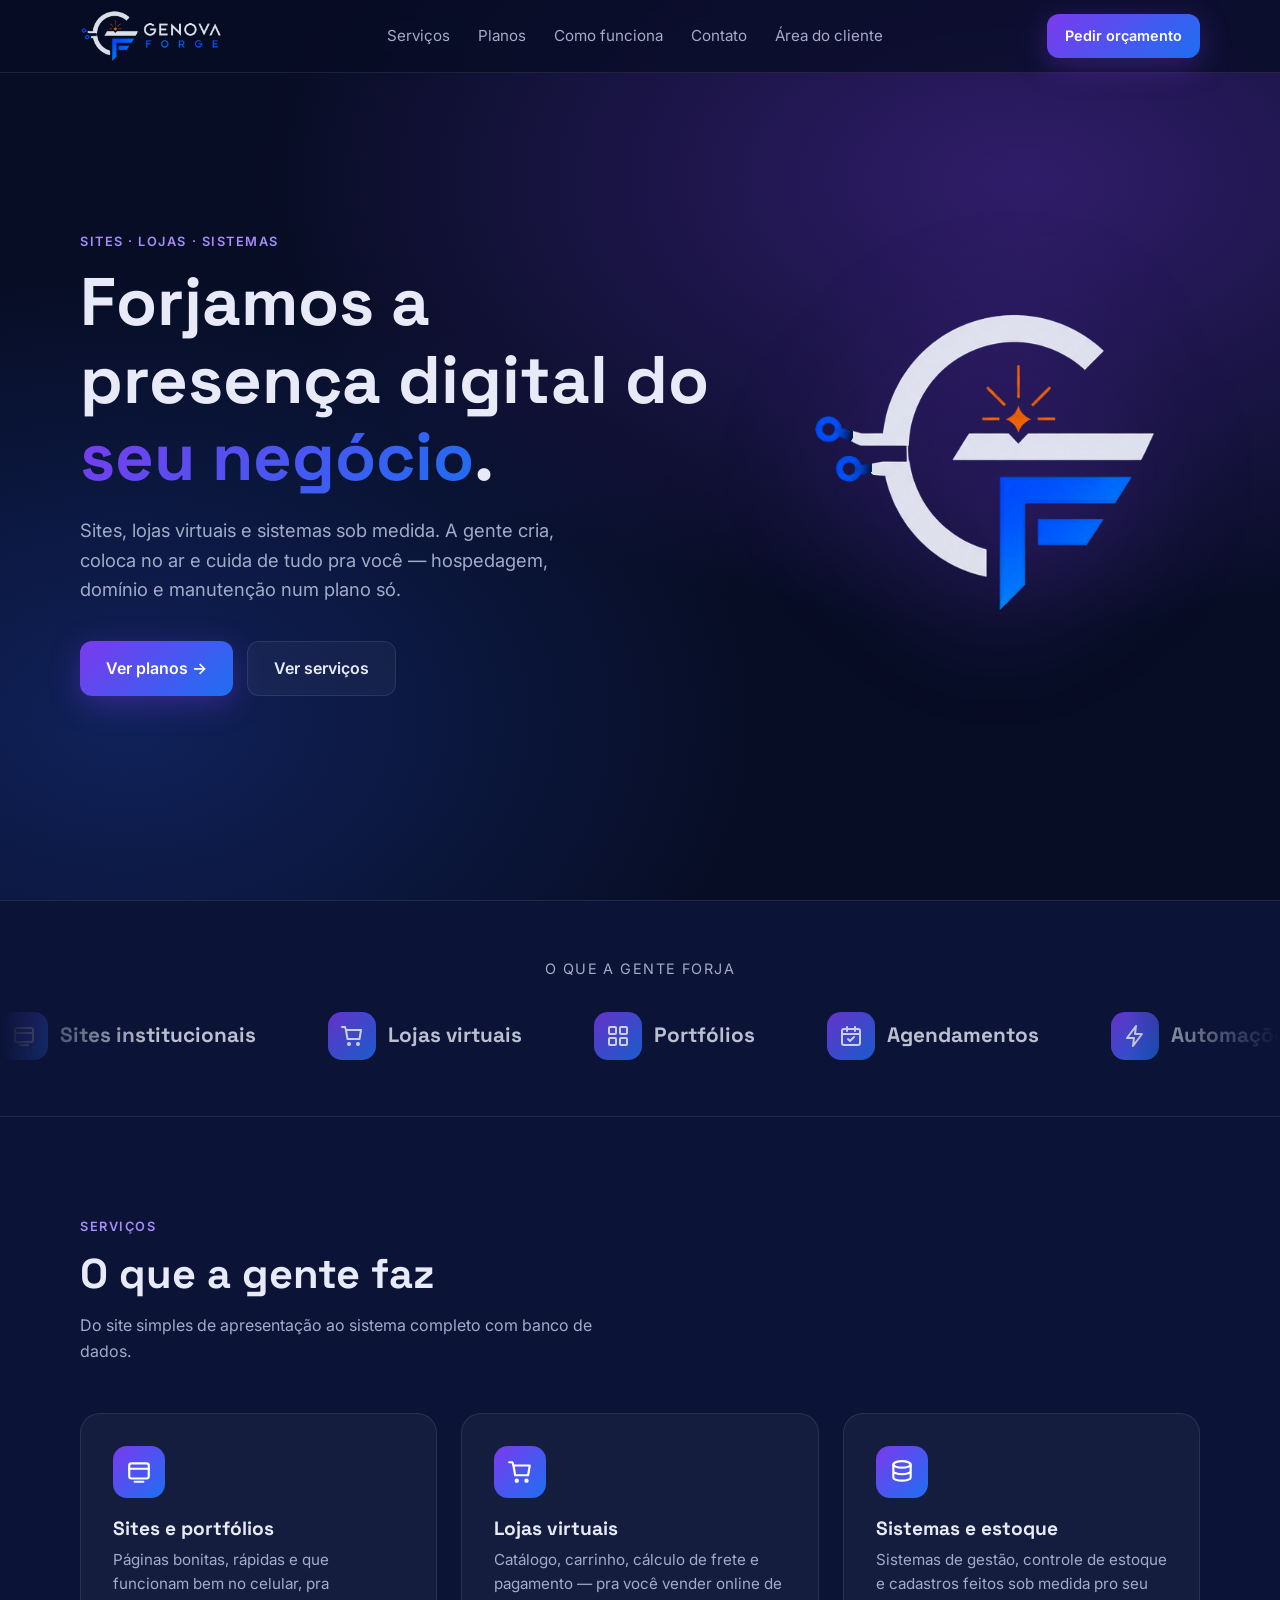
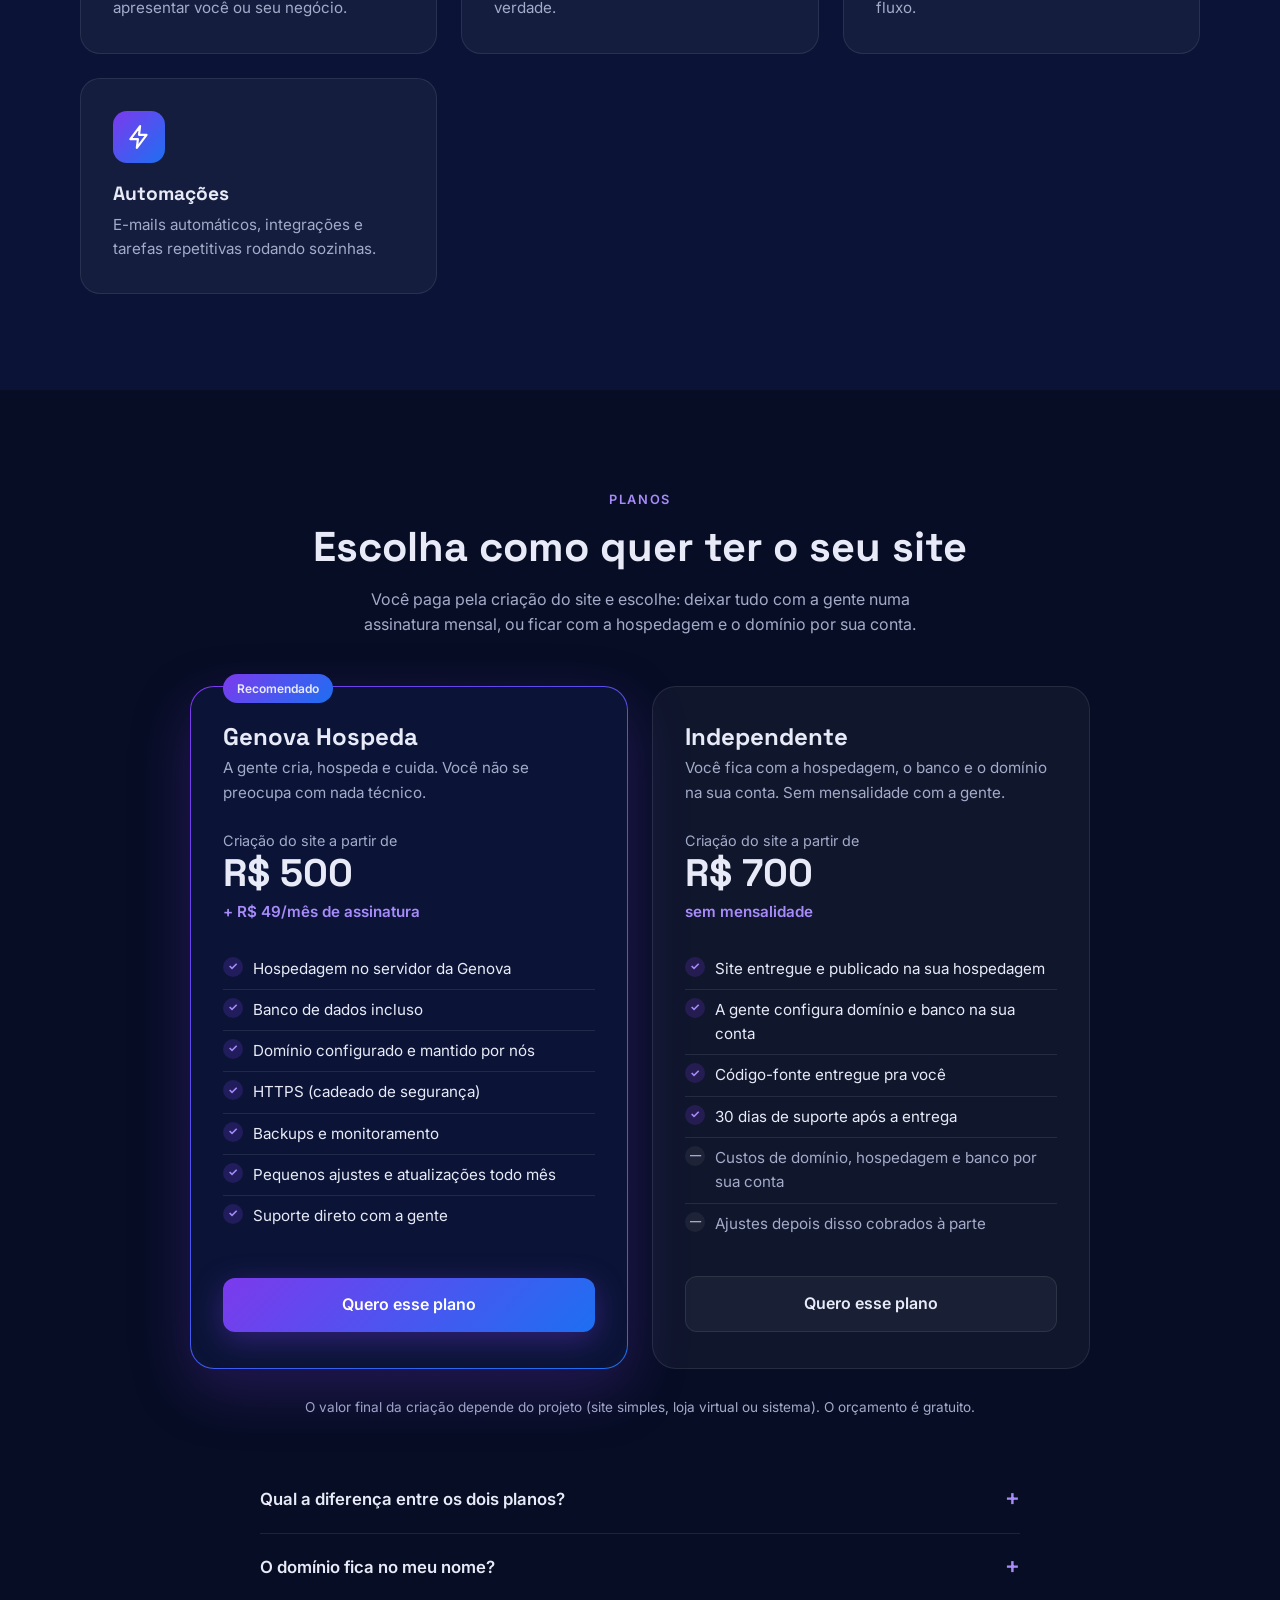
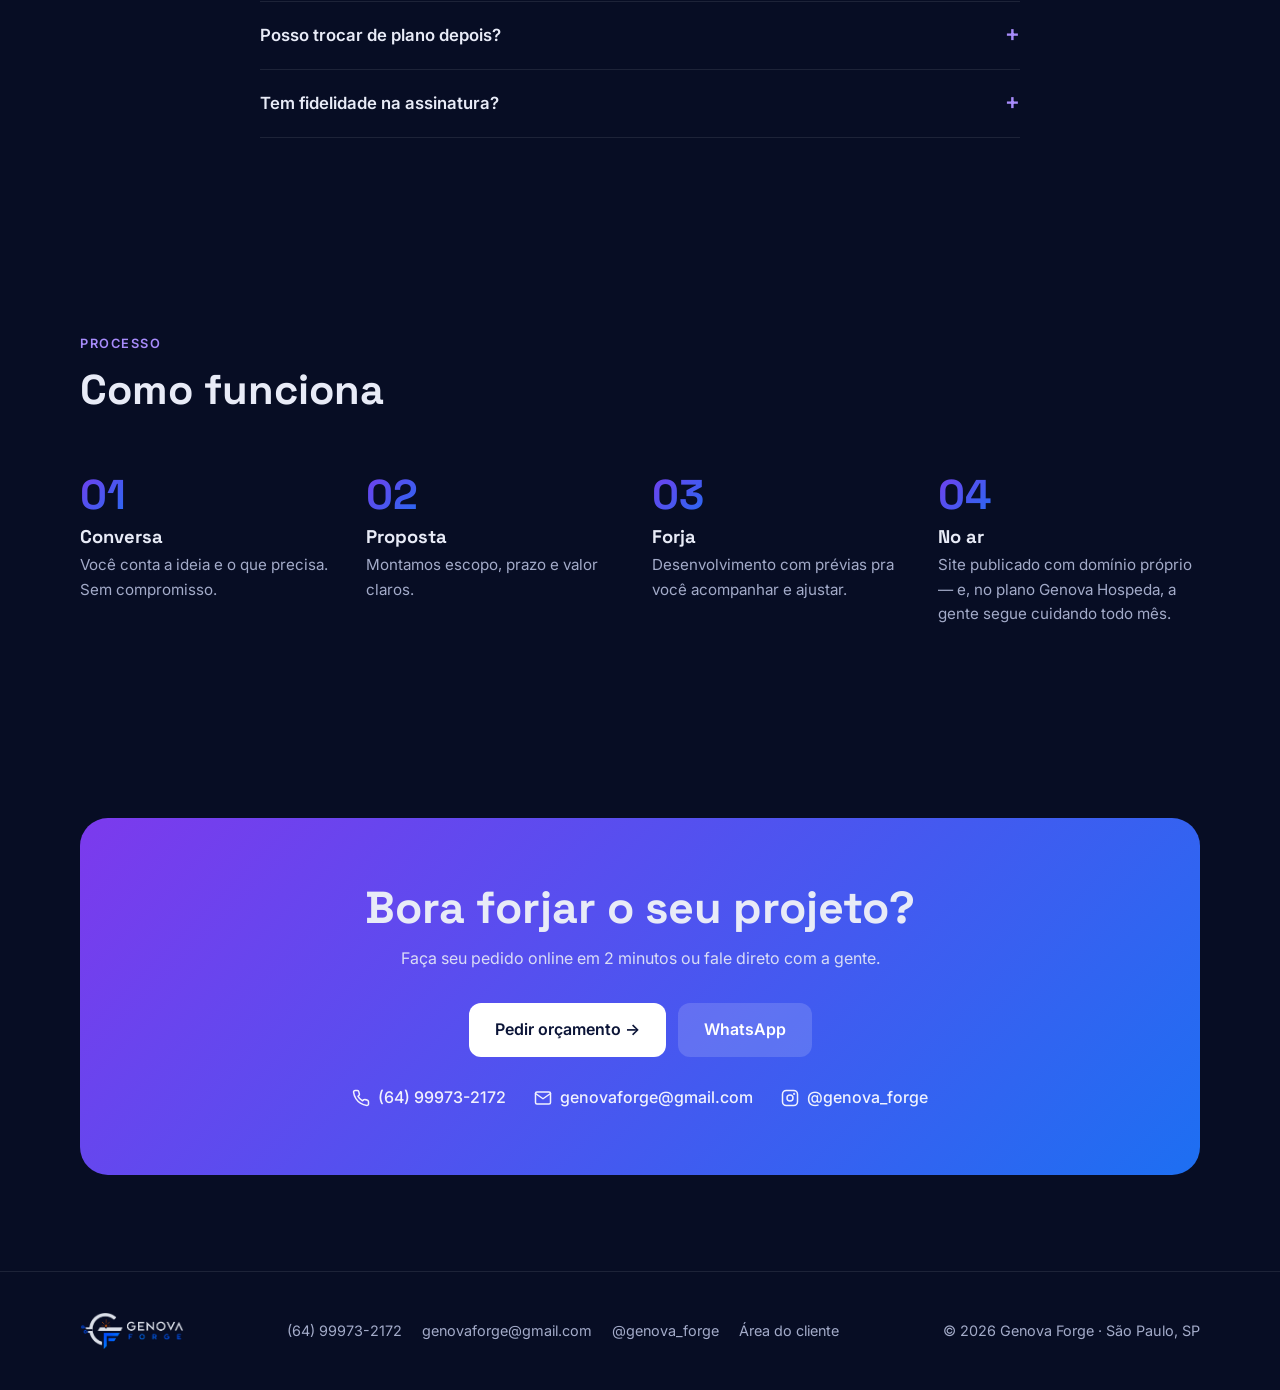
==== commit 1f801841: "Remove portfólio por enquanto" ====
--- a/index.html
+++ b/index.html
@@ -236,7 +236,6 @@
   <div class="container nav">
     <a href="#" class="logo"><img src="logo.png" alt="Genova Forge" class="logo-img"></a>
     <nav class="nav-links">
-      <a href="#projetos">Projetos</a>
       <a href="#servicos">Serviços</a>
       <a href="#planos">Planos</a>
       <a href="#como-funciona">Como funciona</a>
@@ -256,7 +255,7 @@
       <p>Sites, lojas virtuais e sistemas sob medida. A gente cria, coloca no ar e cuida de tudo pra você — hospedagem, domínio e manutenção num plano só.</p>
       <div class="hero-botoes">
         <a href="#planos" class="btn btn-principal">Ver planos →</a>
-        <a href="#projetos" class="btn btn-secundario">Ver projetos</a>
+        <a href="#servicos" class="btn btn-secundario">Ver serviços</a>
       </div>
     </div>
     <div class="hero-monograma"><img src="icone.png" alt="" aria-hidden="true"></div>
@@ -290,41 +289,7 @@
   </div>
 </div>
 
-<!-- ===== PORTFÓLIO ===== -->
-<section id="projetos">
-  <div class="container">
-    <span class="tag">Portfólio</span>
-    <h2 class="titulo-secao">Projetos que já saíram da forja</h2>
-    <p class="sub-secao">Cada projeto é feito sob medida pra realidade do cliente. Alguns dos trabalhos recentes:</p>
-    <div class="cards">
-      <article class="projeto revelar">
-        <!-- Troque o div abaixo por <img src="print-laschicas.png"> -->
-        <div class="projeto-img" style="background:linear-gradient(135deg,#d9468f,#7c3aed)">Las Chicas Brechó</div>
-        <div class="projeto-corpo">
-          <h3>Las Chicas Brechó</h3>
-          <p>Loja virtual de brechó com sacolinha, cadastro de clientes, frete integrado e e-mail automático de rastreio.</p>
-          <div class="chips"><span class="chip">E-commerce</span><span class="chip">SuperFrete</span><span class="chip">Banco de dados</span></div>
-        </div>
-      </article>
-      <article class="projeto revelar">
-        <div class="projeto-img" style="background:linear-gradient(135deg,#1f1f1f,#2451d6)">Personal Chef Douglas</div>
-        <div class="projeto-corpo">
-          <h3>Personal Chef Douglas</h3>
-          <p>Site portfólio com cardápio, apresentação do chef e identidade visual própria.</p>
-          <div class="chips"><span class="chip">Portfólio</span><span class="chip">Cardápio</span><span class="chip">Logo</span></div>
-        </div>
-      </article>
-      <article class="projeto revelar">
-        <div class="projeto-img" style="background:linear-gradient(135deg,#0b1437,#7c3aed)">Seu projeto?</div>
-        <div class="projeto-corpo">
-          <h3>O próximo pode ser o seu</h3>
-          <p>Tem uma ideia de site, loja ou sistema? Bora conversar e tirar ela do papel.</p>
-          <a href="orcamento.html" class="btn btn-secundario" style="padding:10px 18px;font-size:.9rem">Quero um orçamento</a>
-        </div>
-      </article>
-    </div>
-  </div>
-</section>
+<!-- ===== PORTFÓLIO: volta quando tiver novos cases pra mostrar ===== -->
 
 <!-- ===== SERVIÇOS ===== -->
 <section id="servicos" class="servicos">
